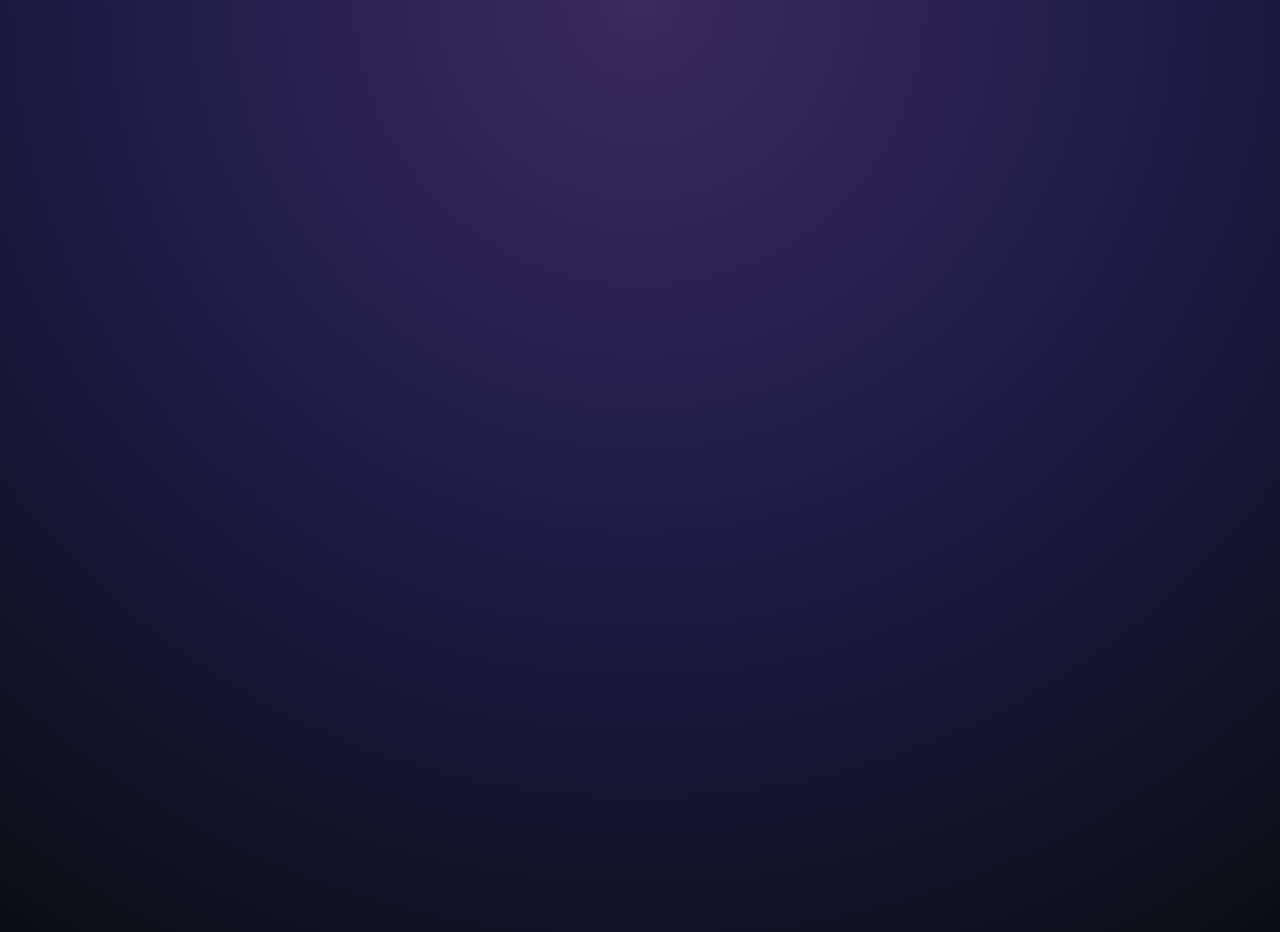
==== guide.html @ 2dbf4faa "Add files via upload" ====
<!doctype html>
<html lang="en">
<head>
<meta charset="utf-8">
<meta name="viewport" content="width=device-width,initial-scale=1">
<title>How to Play · Zombyss</title>
<meta name="description" content="How to play Zombyss: controls, the round timeline, the escape portal, heroes, items, points, ranks, missions and tournaments.">
<link rel="preconnect" href="https://fonts.googleapis.com">
<link rel="preconnect" href="https://fonts.gstatic.com" crossorigin>
<link href="https://fonts.googleapis.com/css2?family=Bebas+Neue&family=Barlow:wght@400;600;700;800&display=swap" rel="stylesheet">
<link rel="stylesheet" href="css/game.88109a6754.css">
<link rel="icon" href="assets/web/icon-192.png">
<style>html,body{height:auto;overflow:auto}body{margin:0;padding:16px;background:radial-gradient(circle at 50% 0,#3a2a5e,#1d1a45 50%,#0b0d14);min-height:100vh;touch-action:auto}.guide{margin:0 auto}.ghead{top:0}a.btn{text-decoration:none;display:inline-block}</style>
</head>
<body>

</body>
</html>
---- css/game.88109a6754.css ----
:root{--ink:#f4f6fb;--mute:#a8b0c4;--panel:rgba(14,18,28,.82);--line:rgba(255,255,255,.14);--hazard:#ffc531;--blood:#ff4054;--toxic:#8ee04e;--zone:#4fc3ff;--display:"Bebas Neue","Impact","Arial Narrow",sans-serif;--ui:"Barlow","Segoe UI",system-ui,sans-serif;--sat:env(safe-area-inset-top,0px);--sab:env(safe-area-inset-bottom,0px);--gl:max(16px, env(safe-area-inset-left,0px));--gr:max(16px, env(safe-area-inset-right,0px));color-scheme:dark;}[hidden]{display:none!important}html,body{height:100%}body{background:#2a2350;color:var(--ink);font-family:var(--ui);overflow:hidden;touch-action:none;-webkit-user-select:none;user-select:none;padding-left:max(16px, env(safe-area-inset-left,0px));padding-right:max(16px, env(safe-area-inset-right,0px));}canvas#cv{position:fixed;inset:0;display:block;width:100%;height:100%}#tags{position:fixed;inset:0;pointer-events:none;z-index:3;overflow:hidden}.tag{position:absolute;left:0;top:0;transform:translate(-50%,-100%);display:flex;flex-direction:column;align-items:center;gap:2px;white-space:nowrap;will-change:transform}.tag b{font-size:13px;font-weight:800;text-shadow:0 1px 2px #000,0 0 6px rgba(0,0,0,.8)}.tag .hp{display:flex;gap:2px}.tag .hp i{width:9px;height:5px;border-radius:1px;background:#3ad46a;box-shadow:0 0 0 1px rgba(0,0,0,.6)}.tag .hp i.off{background:rgba(0,0,0,.45)}.tag .hp i.ar{background:#9fd8ff}.tag.inf b{color:var(--toxic)}.tag.bty b{color:#ffd34d;font-size:15px;text-shadow:0 0 8px rgba(255,200,40,.8),0 1px 2px #000}.tag.t0 b{color:#7cc4ff}.tag.t1 b{color:#ff8a8a}.tag.t2 b{color:#ffe27a}.tag.t3 b{color:#8ef0a0}.tag.t4 b{color:#d9a8ff}.tag.t5 b{color:#ffc07a}.tag.t6 b{color:#7ff0e6}.tag.t7 b{color:#ffa8e6}.tag.t8 b{color:#c8f27a}.tag.t9 b{color:#c3cad8}.tag.me b{color:var(--hazard)}.tag.zn b{font-size:12px;background:rgba(20,30,10,.7);padding:1px 6px;border-radius:4px;border:1px solid rgba(142,224,78,.45)}.tag.me b{color:var(--hazard)}.dmg{position:absolute;left:0;top:0;font-family:var(--display);font-size:28px;color:var(--blood);text-shadow:0 2px 0 #000;pointer-events:none;transition:none}.hud{position:fixed;z-index:5;pointer-events:none}.card{background:var(--panel);border:1px solid var(--line);border-radius:10px;backdrop-filter:blur(8px)}.lbl{font-size:11px;letter-spacing:.14em;text-transform:uppercase;color:var(--mute);font-weight:700}.num{font-variant-numeric:tabular-nums}#me{bottom:calc(16px + var(--sab));left:var(--gl);padding:10px 14px;display:flex;gap:12px;align-items:center;min-width:220px}#me .port{width:46px;height:46px;border-radius:8px;display:grid;place-items:center;font-family:var(--display);font-size:26px;background:rgba(255,255,255,.08)}#me .nm{font-family:var(--display);font-size:24px;line-height:1;letter-spacing:.04em}#hearts{display:flex;gap:4px;margin-top:4px}#hearts i{width:16px;height:14px;background:var(--blood);clip-path:path('M8 14 1.5 7.5A3.6 3.6 0 0 1 8 2.8 3.6 3.6 0 0 1 14.5 7.5Z')}#hearts i.off{background:rgba(255,255,255,.15)}#hearts i.ar{background:#9fd8ff}#stam{height:5px;border-radius:3px;background:rgba(255,255,255,.12);margin-top:6px;overflow:hidden;width:150px}#stam i{display:block;height:100%;width:100%;background:var(--hazard)}#me.zombie{border-color:rgba(142,224,78,.5)}#me.zombie .nm{color:var(--toxic)}.zsub{font-size:12px;font-weight:700;color:var(--toxic);margin-top:3px}#top{top:calc(12px + var(--sat));left:50%;transform:translateX(-50%);display:flex;gap:8px}#top .card{padding:6px 14px;text-align:center;min-width:92px}#top b{display:block;font-family:var(--display);font-size:28px;line-height:1;letter-spacing:.04em}#tZone b{color:var(--blood)}#tScore b{color:var(--hazard)}#tKing b{color:#ff8a5c}#tKing.up b{color:var(--blood)}#parrow{left:0;top:0;width:54px;height:54px;margin:-27px 0 0 -27px;display:grid;place-items:center;will-change:transform}#parrow i{position:absolute;inset:0;background:radial-gradient(circle,#bfe8ff 0 30%,rgba(120,200,255,.25) 31% 60%,transparent 61%);border-radius:50%;animation:pulse2 1s ease-in-out infinite}#parrow i:after{content:"";position:absolute;left:50%;top:-12px;margin-left:-9px;border:9px solid transparent;border-bottom:14px solid #9fe8ff;border-top:0}#parrow span{position:relative;font-family:var(--display);font-size:15px;color:#0b1a2a}@keyframes pulse2{50%{opacity:.65}}#chanBar{left:50%;top:58%;transform:translateX(-50%);padding:8px 14px;display:flex;flex-direction:column;gap:6px;align-items:center;font-weight:800;color:#9fe8ff;min-width:180px}#chanBar i{display:block;width:100%;height:8px;border-radius:4px;background:rgba(255,255,255,.12);overflow:hidden}#chanBar i b{display:block;height:100%;width:0;background:#9fe8ff}.btn.possess{position:fixed;left:50%;bottom:calc(104px + var(--sab));transform:translateX(-50%);z-index:6;pointer-events:auto;background:linear-gradient(135deg,#6b0a10,#d0302a);color:#fff;box-shadow:0 6px 0 #400508;font-size:20px}#betBox{left:var(--gl);top:50%;transform:translateY(-50%);padding:10px;pointer-events:auto;display:flex;flex-direction:column;gap:6px;max-width:220px}#betList{display:flex;flex-direction:column;gap:4px;max-height:42vh;overflow-y:auto}#betList button{font:inherit;font-size:13px;font-weight:700;display:flex;align-items:center;gap:6px;padding:5px 8px;border-radius:8px;border:1px solid var(--line);background:rgba(255,255,255,.06);color:var(--ink);cursor:pointer;text-align:left}#betList button:hover,#betList button:focus-visible{border-color:var(--hazard);outline:none}.seg{display:flex;gap:6px;flex-wrap:wrap}.seg button{font:inherit;font-size:13px;font-weight:800;padding:7px 10px;border-radius:8px;border:1px solid var(--line);background:rgba(255,255,255,.06);color:var(--ink);cursor:pointer;flex:1;min-width:0}.seg button[aria-checked="true"]{border-color:var(--hazard);background:rgba(255,197,49,.16);color:var(--hazard)}.seg button[disabled]{opacity:.55;cursor:default}.seg button.tcol{border-width:2px}#tZom b{color:var(--toxic)}#side{top:calc(12px + var(--sat));right:var(--gr);display:flex;flex-direction:column;gap:8px;align-items:flex-end}#mini{width:180px;height:180px;border-radius:50%;border:1px solid var(--line);display:block;background:#1b2230;pointer-events:auto;cursor:zoom-in;box-shadow:0 6px 20px rgba(0,0,0,.4);transition:width .2s,height .2s}#mini.big{width:min(360px,72vw);height:min(360px,72vw);border-radius:14px;cursor:zoom-out}#roster{padding:8px 10px;min-width:170px;max-width:220px;display:flex;flex-direction:column;gap:3px;font-size:13px}.prow{display:flex;align-items:center;gap:6px;min-width:0}.prow .n{flex:1;min-width:0;overflow:hidden;text-overflow:ellipsis;white-space:nowrap}.prow.dead .n{color:var(--toxic)}.hico{width:20px;height:20px;border-radius:5px;display:grid;place-items:center;font-family:var(--display);font-size:14px;flex:none;color:#fff}.bt{font-size:10px;letter-spacing:.08em;color:var(--mute);border:1px solid var(--line);border-radius:3px;padding:0 4px;flex:none}#feed{top:calc(12px + var(--sat));left:var(--gl);display:flex;flex-direction:column;gap:4px;font-size:14px;max-width:min(320px,44vw)}#feed div{background:var(--panel);border-left:3px solid var(--toxic);padding:5px 9px;border-radius:4px;animation:fin .25s}#feed div.good{border-left-color:var(--zone)}@keyframes fin{from{opacity:0;transform:translateX(-8px)}}#skills{bottom:calc(16px + var(--sab));right:var(--gr);display:flex;flex-direction:column;gap:8px;pointer-events:auto;align-items:flex-end}.skrow{display:flex;gap:10px;align-items:flex-end}#skI.has{border-color:#c58bff;box-shadow:0 0 18px rgba(197,139,255,.55);animation:pulse 1.2s ease-in-out infinite}#skI .ic,#skM .ic{font-family:var(--ui);font-size:24px}@keyframes pulse{50%{box-shadow:0 0 4px rgba(197,139,255,.3)}}#emotes{bottom:calc(170px + var(--sab));right:var(--gr);pointer-events:auto;display:grid;grid-template-columns:repeat(4,56px);gap:6px;padding:8px;background:var(--panel);border:1px solid var(--line);border-radius:14px;backdrop-filter:blur(8px)}#emotes button{font:inherit;width:56px;height:56px;border-radius:12px;border:1px solid var(--line);background:rgba(255,255,255,.06);color:var(--ink);cursor:pointer;display:flex;flex-direction:column;align-items:center;justify-content:center;gap:1px;padding:0}#emotes button b{font-size:24px;line-height:1}#emotes button span{font-size:9px;font-weight:800;letter-spacing:.04em;color:var(--mute);white-space:nowrap}#emotes button:hover,#emotes button:focus-visible{border-color:var(--hazard);outline:none}.tag .bub{position:relative;margin-bottom:4px;background:#fff;color:#141820;font-weight:800;font-size:14px;padding:3px 9px;border-radius:12px;box-shadow:0 3px 10px rgba(0,0,0,.35);animation:bub .25s ease-out}.tag .bub:after{content:"";position:absolute;left:50%;bottom:-6px;margin-left:-6px;border:6px solid transparent;border-top-color:#fff;border-bottom:0}.tag .bub i{font-style:normal;font-size:20px;vertical-align:-3px}@keyframes bub{from{transform:scale(.4);opacity:0}}.tag.boss b{color:#ff4a3a;font-size:16px;letter-spacing:.06em}.sk{position:relative;width:74px;height:74px;border-radius:14px;background:var(--panel);border:2px solid var(--line);display:grid;place-items:center;cursor:pointer;color:var(--ink);font:inherit;padding:0;overflow:hidden;touch-action:none}.sk .ic{font-family:var(--display);font-size:30px;line-height:1}.sk .key{position:absolute;top:4px;left:7px;font-size:11px;color:var(--mute);font-weight:800}.sk .nm{position:absolute;bottom:4px;left:0;right:0;text-align:center;font-size:10px;letter-spacing:.06em;text-transform:uppercase;color:var(--mute);font-weight:700}.sk .cd{position:absolute;inset:0;background:conic-gradient(rgba(4,6,10,.78) calc(var(--p,0)*1turn),transparent 0);pointer-events:none}.sk .cs{position:absolute;inset:0;display:grid;place-items:center;font-family:var(--display);font-size:30px;pointer-events:none}.sk.ready{border-color:var(--hazard);box-shadow:0 0 16px rgba(255,197,49,.35)}.sk.small{width:58px;height:58px}.sk:focus-visible{outline:2px solid var(--zone);outline-offset:2px}.sk:active{transform:scale(.94)}#banner{position:fixed;inset:0;z-index:6;display:grid;place-items:center;pointer-events:none;text-align:center}#banner .big{font-family:var(--display);font-size:clamp(56px,13vw,140px);line-height:.9;color:#fff;text-shadow:0 4px 0 rgba(0,0,0,.5),0 0 40px rgba(0,0,0,.35)}#banner .big.red{color:var(--blood)}#banner .big.green{color:var(--toxic)}#banner .big.gold{color:var(--hazard)}#banner .sub{margin-top:8px;font-size:clamp(15px,3.6vw,22px);font-weight:700;text-shadow:0 2px 6px #000}#vig{position:fixed;inset:0;z-index:2;pointer-events:none;box-shadow:inset 0 0 160px 40px rgba(120,60,255,.55);opacity:0;transition:opacity .4s}#flash{position:fixed;inset:0;z-index:2;pointer-events:none;background:#e8eeff;opacity:0}#hurt{position:fixed;inset:0;z-index:2;pointer-events:none;box-shadow:inset 0 0 140px 50px rgba(255,30,50,.7);opacity:0}#specchip{bottom:calc(110px + var(--sab));left:50%;transform:translateX(-50%);padding:6px 14px;font-size:14px;color:var(--hazard)}.screen{position:fixed;inset:0;z-index:10;overflow-y:auto;padding:calc(16px + var(--sat)) var(--gr) calc(16px + var(--sab)) var(--gl);display:grid;place-items:center}.panel{width:min(480px,100%);padding:22px;display:flex;flex-direction:column;gap:14px;background:rgba(12,16,26,.88);border:1px solid var(--line);border-radius:14px;backdrop-filter:blur(10px)}.logo{margin:0;text-align:center;line-height:0}.logo img{display:block;width:min(400px,100%);height:auto;margin:0 auto;filter:drop-shadow(0 10px 18px rgba(0,0,0,.5))}.logo small{display:block;font-family:var(--ui);font-size:13px;font-weight:800;letter-spacing:.4em;color:var(--hazard);text-shadow:none;margin-top:8px}.field{display:flex;flex-direction:column;gap:6px}.field input[type=text],.field input[type=email],.field input[type=password]{font:inherit;font-size:16px;background:rgba(255,255,255,.06);color:var(--ink);border:1px solid var(--line);border-radius:8px;padding:10px 12px;outline:none;-webkit-user-select:text;user-select:text;min-width:0}.field input[type=text]:focus,.field input[type=email]:focus,.field input[type=password]:focus{border-color:var(--hazard)}.field input[type=range]{accent-color:var(--hazard);width:100%}.btn{font:inherit;font-family:var(--display);font-size:24px;letter-spacing:.06em;padding:10px 16px;border-radius:10px;border:0;cursor:pointer;background:var(--hazard);color:#1a1405;box-shadow:0 6px 0 #a87a00}.btn:hover{filter:brightness(1.07)}.btn:active{transform:translateY(3px);box-shadow:0 3px 0 #a87a00}.btn:focus-visible{outline:2px solid #fff;outline-offset:3px}.btn.go{background:var(--toxic);box-shadow:0 6px 0 #4f8a22}.btn.ghost{background:transparent;border:1px solid var(--line);color:var(--mute);box-shadow:none;font-family:var(--ui);font-size:14px;font-weight:700;padding:9px 12px}.btn[disabled]{opacity:.45;cursor:default;filter:none}.chip{display:inline-flex;align-items:center;gap:6px;font-size:13px;color:var(--mute)}.chip i{width:8px;height:8px;border-radius:50%;background:var(--mute);flex:none}.chip.on i{background:var(--toxic);box-shadow:0 0 8px var(--toxic)}.chip.off i{background:var(--hazard)}.muted{color:var(--mute);font-size:14px;line-height:1.45}.row2{display:flex;gap:8px;align-items:stretch}.row2 > input{flex:1}.rank{display:flex;align-items:center;gap:12px;padding:10px 12px;border-radius:10px;background:rgba(255,255,255,.05);border:1px solid var(--line)}.rank .badge{width:40px;height:44px;flex:none}.rank .rt{flex:1;min-width:0}.rank .rt b{font-family:var(--display);font-size:24px;letter-spacing:.04em;line-height:1;display:block}.rank .xb{height:6px;border-radius:3px;background:rgba(255,255,255,.1);overflow:hidden;margin-top:5px}.rank .xb i{display:block;height:100%;background:var(--hazard)}.keys{display:grid;grid-template-columns:auto 1fr;gap:4px 12px;font-size:13px;color:var(--mute)}.keys kbd{font:inherit;font-weight:800;color:var(--ink);background:rgba(255,255,255,.08);border:1px solid var(--line);border-radius:4px;padding:0 6px;text-align:center}#lobby{place-items:end center}.lob{width:min(1080px,100%);display:grid;grid-template-columns:minmax(0,1fr) minmax(0,330px);gap:14px;align-items:end}.mpanel{width:min(520px,100%);gap:12px}.pick,.lpick{display:flex;flex-direction:column;gap:8px}.lpick{background:rgba(12,16,26,.86);border:1px solid var(--line);border-radius:14px;padding:14px;backdrop-filter:blur(10px)}.pickhd{display:flex;justify-content:space-between;align-items:baseline;gap:8px}.hgrid{display:grid;grid-template-columns:repeat(4,minmax(0,1fr));gap:8px}.hbtn{position:relative;font:inherit;color:var(--ink);cursor:pointer;padding:0;border:2px solid var(--line);border-radius:12px;background:#151a26;overflow:hidden;aspect-ratio:1/1.12;display:block;min-width:0;transition:transform .12s,border-color .12s}.hbtn img{display:block;width:100%;height:100%;object-fit:cover}.hbtn .hn{position:absolute;left:0;right:0;bottom:0;padding:14px 3px 4px;font-family:var(--display);font-size:clamp(13px,3.6vw,18px);letter-spacing:.04em;text-align:center;background:linear-gradient(transparent,rgba(5,7,12,.92));white-space:nowrap;overflow:hidden;text-overflow:ellipsis}.hbtn .hp4{position:absolute;top:4px;right:5px;font-size:10px;font-weight:800;color:#fff;background:rgba(0,0,0,.55);border-radius:4px;padding:0 4px}.hbtn[aria-checked="true"]{border-color:var(--hc,var(--hazard));box-shadow:0 0 0 3px color-mix(in srgb,var(--hc,#ffc531) 35%,transparent),0 0 22px color-mix(in srgb,var(--hc,#ffc531) 45%,transparent);transform:translateY(-2px)}.hbtn:focus-visible{outline:2px solid #fff;outline-offset:2px}.hsel{display:grid;grid-template-columns:auto 1fr;gap:4px 12px;align-items:center;padding:10px 12px;border-radius:10px;background:rgba(255,255,255,.05);border:1px solid var(--line)}.hsel h3{margin:0;font-family:var(--display);font-size:30px;line-height:.9;letter-spacing:.03em}.hsel .cls{font-size:11px;letter-spacing:.14em;text-transform:uppercase;color:var(--mute);font-weight:800}.hsel .sks{grid-column:1/-1;display:grid;grid-template-columns:1fr 1fr;gap:8px}.hsel .skb{display:flex;gap:8px;align-items:flex-start;font-size:12.5px;line-height:1.35;color:#d7dcea}.hsel .skb i{font-style:normal;flex:none;width:30px;height:30px;border-radius:8px;display:grid;place-items:center;font-family:var(--display);font-size:18px;background:rgba(255,255,255,.08);border:1px solid var(--line)}.hsel .skb b{display:block;color:#fff;font-size:13px}.hsel .stats{display:flex;flex-direction:column;gap:3px;min-width:0}.stat{display:grid;grid-template-columns:62px 1fr;gap:6px;align-items:center;font-size:11px;color:var(--mute);font-weight:700}.stat span{height:5px;border-radius:3px;background:rgba(255,255,255,.1);overflow:hidden}.stat span i{display:block;height:100%;background:var(--hazard)}.cosrow{display:grid;grid-template-columns:repeat(4,minmax(0,1fr));gap:6px}.cos{font:inherit;cursor:pointer;display:flex;flex-direction:column;align-items:center;gap:2px;padding:7px 4px;border-radius:10px;border:1px solid var(--line);background:rgba(255,255,255,.05);color:var(--ink);min-width:0}.cos b{font-size:20px;line-height:1}.cos span{font-size:10.5px;font-weight:800;letter-spacing:.04em;white-space:nowrap;overflow:hidden;text-overflow:ellipsis;max-width:100%}.cos small{font-size:9.5px;color:var(--mute);font-weight:700}.cos[aria-pressed="true"]{border-color:var(--hazard);background:rgba(255,197,49,.12)}.cos[disabled]{opacity:.45;cursor:default}.cos:focus-visible{outline:2px solid #fff;outline-offset:2px}.btn.daily{background:linear-gradient(135deg,#6b1220,#b3202f);color:#fff;box-shadow:0 6px 0 #4a0a14;display:flex;flex-direction:column;align-items:center;gap:2px;font-size:24px}.btn.daily small{font-family:var(--ui);font-size:12px;font-weight:700;letter-spacing:.02em;opacity:.85}.board summary{cursor:pointer;color:var(--mute);font-size:13px;font-weight:700;letter-spacing:.06em}.board[open] summary{margin-bottom:8px}.board .prow .t{margin-left:auto;font-variant-numeric:tabular-nums;color:var(--hazard);font-weight:800}#opts{place-items:start center;grid-template-columns:minmax(0,1fr);z-index:21;background:rgba(8,9,16,.72)}.opts{max-width:560px}.orow{display:flex;align-items:center;gap:12px;padding:8px 0;border-bottom:1px solid var(--line);cursor:pointer}.orow span{flex:1}.orow input[type=range]{width:160px;accent-color:var(--hazard)}.orow input[type=checkbox]{width:20px;height:20px;accent-color:var(--hazard)}.orow select{font:inherit;background:#1a1d2a;color:var(--ink);border:1px solid var(--line);border-radius:8px;padding:6px 8px}.okeys{display:grid;grid-template-columns:repeat(auto-fill,minmax(150px,1fr));gap:8px;margin-bottom:10px}.okeys button{display:flex;justify-content:space-between;align-items:center;gap:8px;font:inherit;font-size:14px;background:rgba(255,255,255,.05);color:var(--ink);border:1px solid var(--line);border-radius:8px;padding:8px 10px;cursor:pointer}.okeys button kbd{font:inherit;font-weight:800;color:var(--hazard)}.okeys button.wait{border-color:var(--hazard)}.okeys button.wait kbd{color:#fff}#top .optbtn{font-size:22px;cursor:pointer;color:var(--ink);pointer-events:auto;min-width:46px;display:grid;place-items:center}@media (pointer:coarse){#oKeysSec{display:none}}#guide{place-items:start center;grid-template-columns:minmax(0,1fr);z-index:20;background:rgba(8,9,16,.72)}.guide{width:min(860px,100%);background:rgba(14,16,26,.97);border:1px solid var(--line);border-radius:16px;padding:22px clamp(16px,4vw,32px) 28px;display:flex;flex-direction:column;gap:18px;font-size:15px;line-height:1.55;-webkit-user-select:text;user-select:text}.ghead{display:flex;justify-content:space-between;align-items:center;gap:12px;position:sticky;top:-22px;background:rgba(14,16,26,.98);padding:8px 0;z-index:2}.guide h1{margin:2px 0 0;font-family:var(--display);font-size:clamp(40px,8vw,58px);line-height:.9;letter-spacing:.03em}.guide h2{margin:0 0 8px;font-family:var(--display);font-size:30px;letter-spacing:.04em;color:var(--hazard);line-height:1}.guide section{scroll-margin-top:70px}.guide p{margin:6px 0}.guide ul,.guide ol{margin:6px 0;padding-left:20px}.guide li{margin:4px 0}.guide em{font-style:normal;color:#fff;font-weight:800}.gnav{display:flex;flex-wrap:wrap;gap:6px}.gnav a{font-size:12.5px;font-weight:800;color:var(--ink);text-decoration:none;padding:5px 10px;border-radius:999px;background:rgba(255,255,255,.07);border:1px solid var(--line)}.gnav a:hover{border-color:var(--hazard)}.gcards{display:grid;grid-template-columns:repeat(auto-fit,minmax(200px,1fr));gap:8px;margin:8px 0}.gcards.g3{grid-template-columns:repeat(auto-fit,minmax(160px,1fr))}.gcard{display:flex;flex-direction:column;gap:3px;padding:10px 12px;border-radius:10px;background:rgba(255,255,255,.05);border:1px solid var(--line);font-size:13.5px;color:#d7dcea}.gcard b{color:#fff;font-size:15px}.gtable{width:100%;border-collapse:collapse;font-size:14px}.gtable th,.gtable td{text-align:left;padding:7px 8px;border-bottom:1px solid var(--line);vertical-align:top}.gtable th{font-size:11px;letter-spacing:.12em;text-transform:uppercase;color:var(--mute)}.gpts td:last-child{white-space:nowrap}.guide{min-width:0;overflow-wrap:break-word}.gtable td{overflow-wrap:anywhere}@media (max-width:560px){.guide{padding:16px 14px 22px;font-size:14px}.gtable{font-size:13px}.gtable th,.gtable td{padding:6px 4px}.ghead{top:-16px}}.guide kbd{font:inherit;font-size:12.5px;font-weight:800;background:rgba(255,255,255,.1);border:1px solid var(--line);border-radius:4px;padding:0 6px}.gtime{list-style:none;padding:0!important;display:flex;flex-direction:column;gap:6px}.gtime li{display:grid;grid-template-columns:54px 1fr;gap:10px;align-items:start;margin:0}.gtime b{font-family:var(--display);font-size:24px;color:var(--hazard);line-height:1.1}.gheroes{display:grid;grid-template-columns:repeat(auto-fit,minmax(240px,1fr));gap:8px}.ghero{display:grid;grid-template-columns:52px 1fr;gap:10px;padding:10px;border-radius:12px;background:rgba(255,255,255,.05);border:1px solid var(--line);font-size:13px;color:#d7dcea}.ghero img,.ghero .ph{width:52px;height:52px;border-radius:10px;object-fit:cover;display:grid;place-items:center;font-family:var(--display);font-size:28px;color:#fff}.ghero h3{margin:0;font-family:var(--display);font-size:22px;letter-spacing:.03em;line-height:1}.ghero .cl{font-size:11px;color:var(--mute);font-weight:800;letter-spacing:.08em;text-transform:uppercase}.ghero p{margin:4px 0 0}.ghero p b{color:#fff}.granks{display:flex;flex-wrap:wrap;gap:6px;margin:8px 0}.granks span{font-size:13px;font-weight:800;padding:4px 10px;border-radius:999px;border:1px solid currentColor}.btn.danger{background:var(--blood);color:#fff;box-shadow:0 6px 0 #8a1322}.mlinks{display:flex;gap:14px;flex-wrap:wrap;font-size:13px}.mlinks a{color:var(--mute);text-decoration:none}.mlinks a:hover{color:var(--ink);text-decoration:underline}#offline{z-index:25;background:rgba(8,9,16,.8)}body.cine.notags #tags{display:none}body.cine #top,body.cine #side,body.cine #me,body.cine #skills,body.cine #feed,body.cine #specchip,body.cine #parrow,body.cine #chanBar,body.cine #betBox,body.cine #bPossess,body.cine #banner,body.cine #joy{display:none!important}.linkbtn{font:inherit;font-size:13px;color:var(--mute);background:none;border:0;padding:0;cursor:pointer;text-decoration:underline;align-self:flex-start}.linkbtn:hover{color:var(--ink)}.gfoot{display:flex;justify-content:center}.howbtn{font-size:15px}.mis{display:flex;flex-direction:column;gap:3px;padding:7px 9px;border-radius:8px;background:rgba(255,255,255,.05);margin-bottom:5px}.mis .mt{display:flex;justify-content:space-between;gap:8px;font-size:13px;font-weight:700}.mis .mt b{color:var(--hazard);font-size:12px;white-space:nowrap}.mis .mb{height:5px;border-radius:3px;background:rgba(255,255,255,.1);overflow:hidden}.mis .mb i{display:block;height:100%;background:var(--toxic)}.mis.done{opacity:.6}.mis.done .mt span:after{content:" ✓";color:var(--toxic)}.mhd{font-size:11px;letter-spacing:.12em;text-transform:uppercase;color:var(--mute);font-weight:800;margin:6px 0 4px}.tour{padding:12px;border-radius:12px;background:linear-gradient(135deg,rgba(255,197,49,.18),rgba(179,32,47,.25));border:1px solid rgba(255,197,49,.45);display:flex;flex-direction:column;gap:6px}.tour h4{margin:0;font-family:var(--display);font-size:26px;letter-spacing:.04em;line-height:1}.tour .pz{font-size:13px;line-height:1.4}.tour .pz b{color:var(--hazard)}.mast{grid-column:1/-1;display:flex;flex-direction:column;gap:3px;font-size:12px;color:var(--mute);font-weight:700}.mast .mb{height:5px;border-radius:3px;background:rgba(255,255,255,.1);overflow:hidden}.mast .mb i{display:block;height:100%;background:var(--hazard)}.hbtn .lv{position:absolute;top:4px;left:5px;font-size:10px;font-weight:800;color:#1a1405;background:var(--hazard);border-radius:4px;padding:0 4px}.acct{display:flex;align-items:center;gap:8px;flex-wrap:wrap;font-size:14px}.acct b{color:var(--hazard)}.invite{display:flex;flex-direction:column;gap:6px;align-items:stretch}.bigcode{font-family:var(--display);font-size:clamp(34px,8vw,46px);letter-spacing:.08em;line-height:1;color:#fff;text-align:center;padding:8px;border-radius:10px;background:rgba(255,255,255,.06);border:1px dashed rgba(255,255,255,.25);-webkit-user-select:all;user-select:all}.ibtns{display:flex;gap:6px;flex-wrap:wrap}.ibtns .btn{flex:1;font-size:16px;padding:9px 10px;min-width:0}.btn.wa{background:#25d366;color:#05210f;box-shadow:0 5px 0 #128c4a;font-family:var(--ui);font-weight:800}.rpanel{width:min(980px,100%);display:grid;grid-template-columns:minmax(0,1fr) minmax(0,340px);gap:18px;align-items:start}.rleft{display:flex;flex-direction:column;gap:12px;min-width:0}.rright{display:flex;flex-direction:column;gap:8px}#rCard{width:100%;border-radius:12px;border:1px solid var(--line);box-shadow:0 10px 30px rgba(0,0,0,.5);display:block}@media (max-width:760px){.rpanel{grid-template-columns:1fr}.rright{order:-1}#rCard{max-height:42vh;object-fit:contain}}.frow{display:grid;grid-template-columns:minmax(0,1fr) minmax(0,1fr);gap:8px}.frow .field{min-width:0}.btn.play{font-size:32px;padding:12px 16px}.qrow{display:grid;grid-template-columns:minmax(0,1fr) minmax(0,1fr);gap:10px}.qb{display:flex;flex-direction:column;align-items:center;gap:2px;padding:12px 6px;font-size:30px}.qb small{font-family:var(--ui);font-size:11.5px;font-weight:700;letter-spacing:0;opacity:.8}.qb.rk{background:linear-gradient(180deg,#b48cff,#7a4fe0);color:#fff;box-shadow:0 6px 0 #48279a}.custom summary{cursor:pointer;font-size:13px;font-weight:700;color:var(--mute)}.custom .crow{display:grid;grid-template-columns:minmax(0,1fr) auto;gap:8px;align-items:end;margin-top:8px}.custom .crow .btn{font-size:22px;padding:9px 16px}.qbar{display:flex;align-items:center;justify-content:space-between;gap:8px;padding:10px 12px;border-radius:10px;background:linear-gradient(135deg,rgba(255,197,49,.14),rgba(122,79,224,.2));border:1px solid rgba(255,197,49,.35);font-weight:800}.qbar .qt{font-family:var(--display);font-size:26px;letter-spacing:.04em;color:var(--hazard)}.qbar.rk{background:linear-gradient(135deg,rgba(180,140,255,.2),rgba(122,79,224,.28));border-color:rgba(180,140,255,.5)}.qbar.rk .qt{color:#cdb4ff}.qspin{width:14px;height:14px;border-radius:50%;border:2px solid currentColor;border-right-color:transparent;display:inline-block;animation:qs 1s linear infinite;vertical-align:-2px;margin-right:6px}@keyframes qs{to{transform:rotate(360deg)}}.how summary{cursor:pointer;color:var(--mute);font-size:13px;font-weight:700;letter-spacing:.06em}.how[open] summary{margin-bottom:8px}.lbtns{display:grid;grid-template-columns:1fr;gap:8px}.lbtns.two{grid-template-columns:1fr 1fr}.cn{font-size:10px;font-weight:800;letter-spacing:.06em;padding:2px 5px;border-radius:4px;flex:none}.cn.on{color:var(--toxic);background:rgba(142,224,78,.12)}.cn.off{color:var(--blood);background:rgba(255,64,84,.14)}.prow.gone{opacity:.7}.n2{flex:1;min-width:0;display:flex;flex-direction:column;gap:2px}.n2 .sub{display:flex;gap:5px;align-items:center;flex-wrap:wrap}.n2 .cn{padding:1px 4px}.mcols{display:flex;flex-direction:column;gap:12px}@media (min-width:861px){.mpanel{width:min(960px,100%);display:grid;grid-template-columns:minmax(0,380px) minmax(0,1fr);gap:18px;align-items:start}.mpanel .pick{grid-column:2;grid-row:1}.mpanel .mcols{grid-column:1;grid-row:1}#lobby .hgrid{grid-template-columns:repeat(8,minmax(0,1fr));gap:7px}#lobby .hbtn .hn{font-size:12.5px;letter-spacing:0;padding:12px 1px 3px}}img.hico{object-fit:cover;background:#1a1f2c;border:1px solid rgba(255,255,255,.25)}.lside{display:flex;flex-direction:column;gap:10px;background:rgba(12,16,26,.88);border:1px solid var(--line);border-radius:14px;padding:14px;backdrop-filter:blur(10px)}.plist{display:flex;flex-direction:column;gap:6px;max-height:30vh;overflow-y:auto}.plist .prow{padding:7px 9px;border-radius:8px;background:rgba(255,255,255,.05);font-size:14px}.kick{font:inherit;font-size:11px;font-weight:800;letter-spacing:.06em;color:#fff;background:rgba(255,64,84,.8);border:0;border-radius:4px;padding:3px 7px;cursor:pointer;flex:none}.kick:hover{background:var(--blood)}.kick:focus-visible{outline:2px solid #fff}.rdy{font-size:11px;font-weight:800;letter-spacing:.08em;padding:2px 6px;border-radius:4px;flex:0 0 auto;width:auto;align-self:center}.rdy.ry{background:rgba(142,224,78,.18);color:var(--toxic)}.rdy.rn{background:rgba(255,255,255,.08);color:var(--mute)}.res .prow .t{font-variant-numeric:tabular-nums;color:var(--mute)}.res .prow.win{background:rgba(255,197,49,.14);border:1px solid rgba(255,197,49,.4)}#joy{position:fixed;z-index:4;width:124px;height:124px;margin:-62px 0 0 -62px;border-radius:50%;border:2px solid rgba(255,255,255,.35);background:rgba(255,255,255,.06);pointer-events:none}#joy i{position:absolute;left:50%;top:50%;width:52px;height:52px;margin:-26px 0 0 -26px;border-radius:50%;background:rgba(255,255,255,.4)}#load{position:fixed;inset:0;z-index:30;display:grid;place-items:center;background:#0e131d;font-family:var(--display);font-size:34px;letter-spacing:.06em}#load small{display:block;font-family:var(--ui);font-size:14px;color:var(--mute);letter-spacing:0;text-align:center;margin-top:6px}@media (max-width:860px){.lob{grid-template-columns:1fr}#lobby{place-items:end center}.hsel .skb span{display:none}.hsel .stats{display:none}.hsel{grid-template-columns:1fr}}@media (max-width:860px){.mpanel .mcols{display:contents}.mpanel .logo{order:-2}.mpanel .pick{order:-1}}@media (max-width:1300px){#tZone{display:none}#top .card{min-width:78px;padding:6px 10px}}@media (max-width:1000px){#tZom{display:none}#top{left:var(--gl);transform:none}}@media (max-width:640px){#top .card{min-width:56px;padding:4px 7px}#top b{font-size:20px}#top .lbl{font-size:8.5px;letter-spacing:.08em}#top{top:calc(12px + var(--sat));left:var(--gl);transform:none;gap:5px;flex-wrap:wrap;max-width:calc(100vw - 136px - var(--gl) - 22px)}#feed{top:calc(116px + var(--sat))}#me .nm{display:none}#me{padding:7px 9px;gap:7px}#me .port{width:38px;height:38px}#stam{width:74px}#hearts i{width:13px;height:12px}#hearts{gap:3px}#emotes{grid-template-columns:repeat(4,52px);bottom:calc(150px + var(--sab))}#emotes button{width:52px;height:52px}.sk{width:62px;height:62px}.sk.small{width:50px;height:50px}#skills{gap:7px}#mini{width:136px;height:136px}#tZone{display:none}#tZom{display:none}#betBox{max-width:190px;top:calc(126px + var(--sat));transform:none}#betList{max-height:30vh}.hsel h3{font-size:24px}.hgrid{gap:6px}.panel{padding:16px}.logo img{width:min(300px,86%)}#roster{min-width:0;max-width:140px;font-size:11px;padding:5px 8px;pointer-events:auto;cursor:pointer}.hbtn .hn{letter-spacing:0;padding-left:1px;padding-right:1px}#me{min-width:0}#stam{width:74px}}@media (pointer:coarse) and (min-width:641px){.sk{width:70px;height:70px}}@media (prefers-reduced-motion:reduce){#feed div{animation:none}}
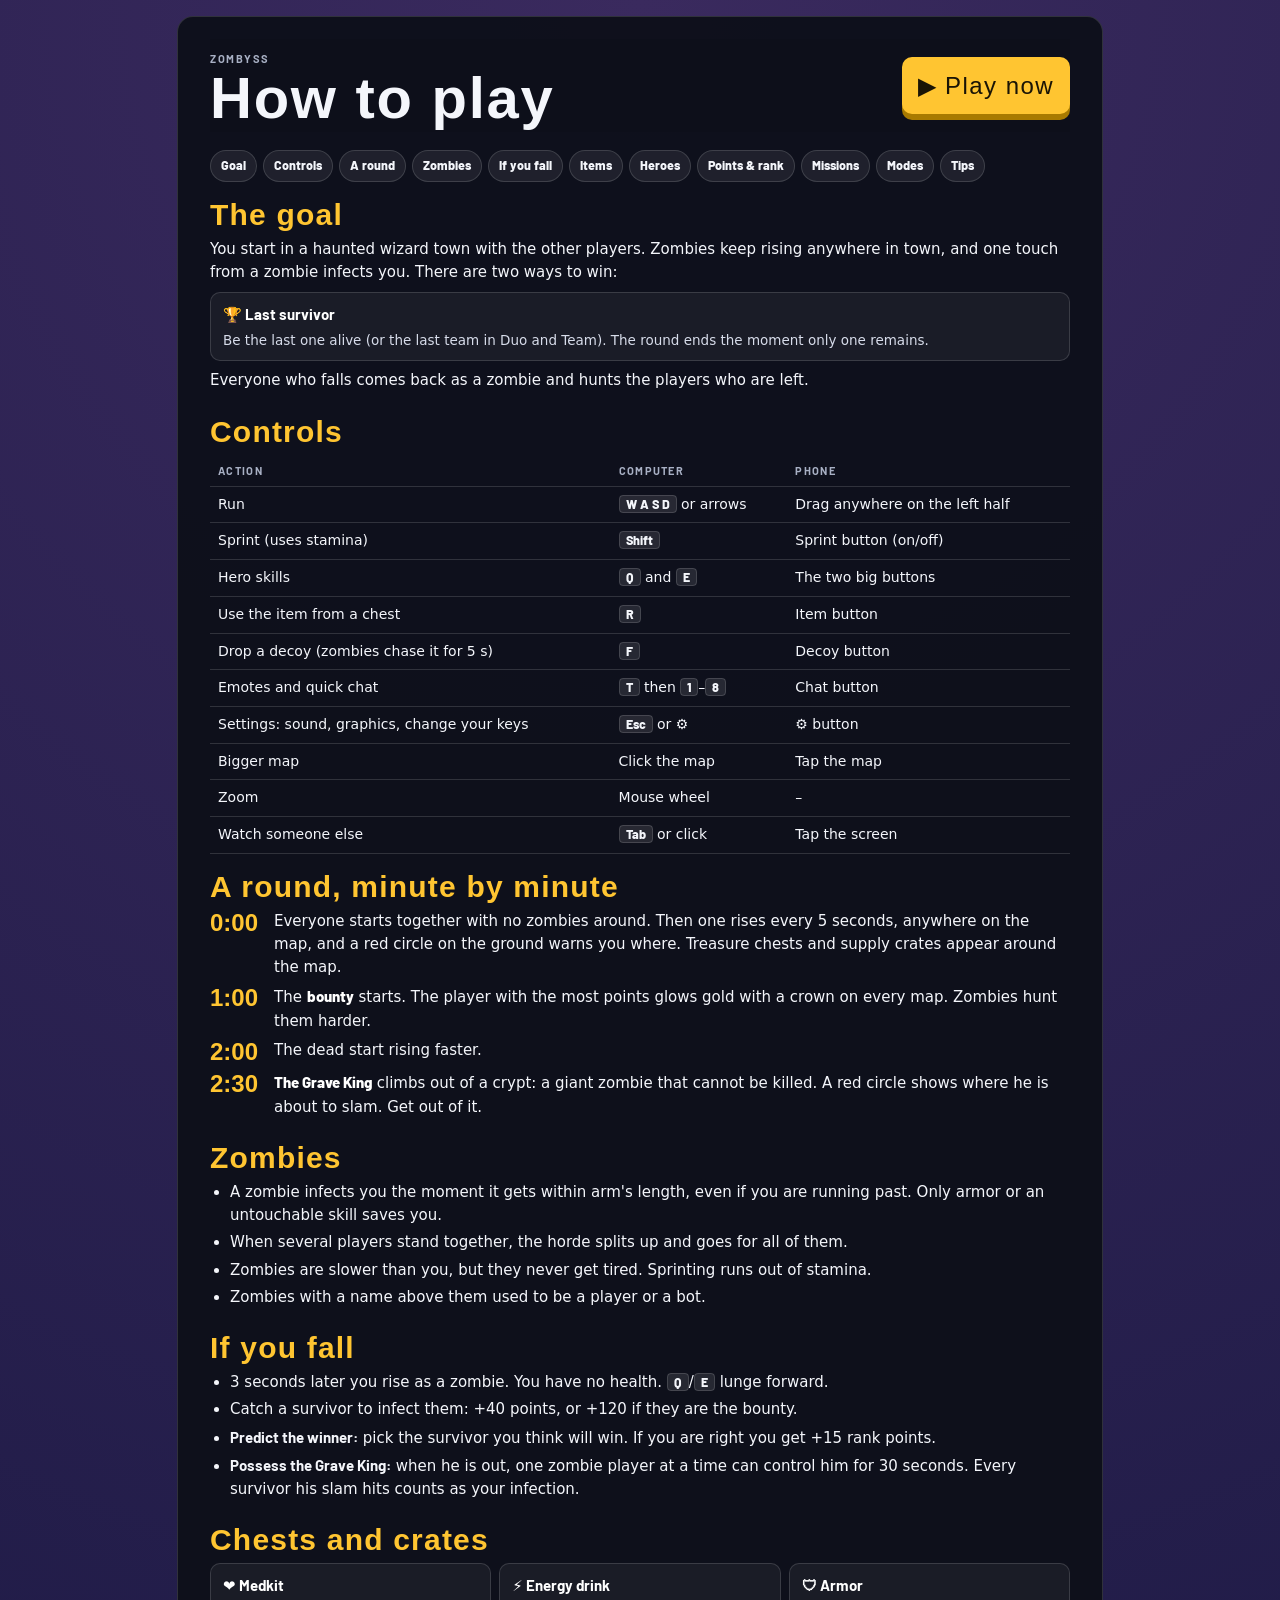
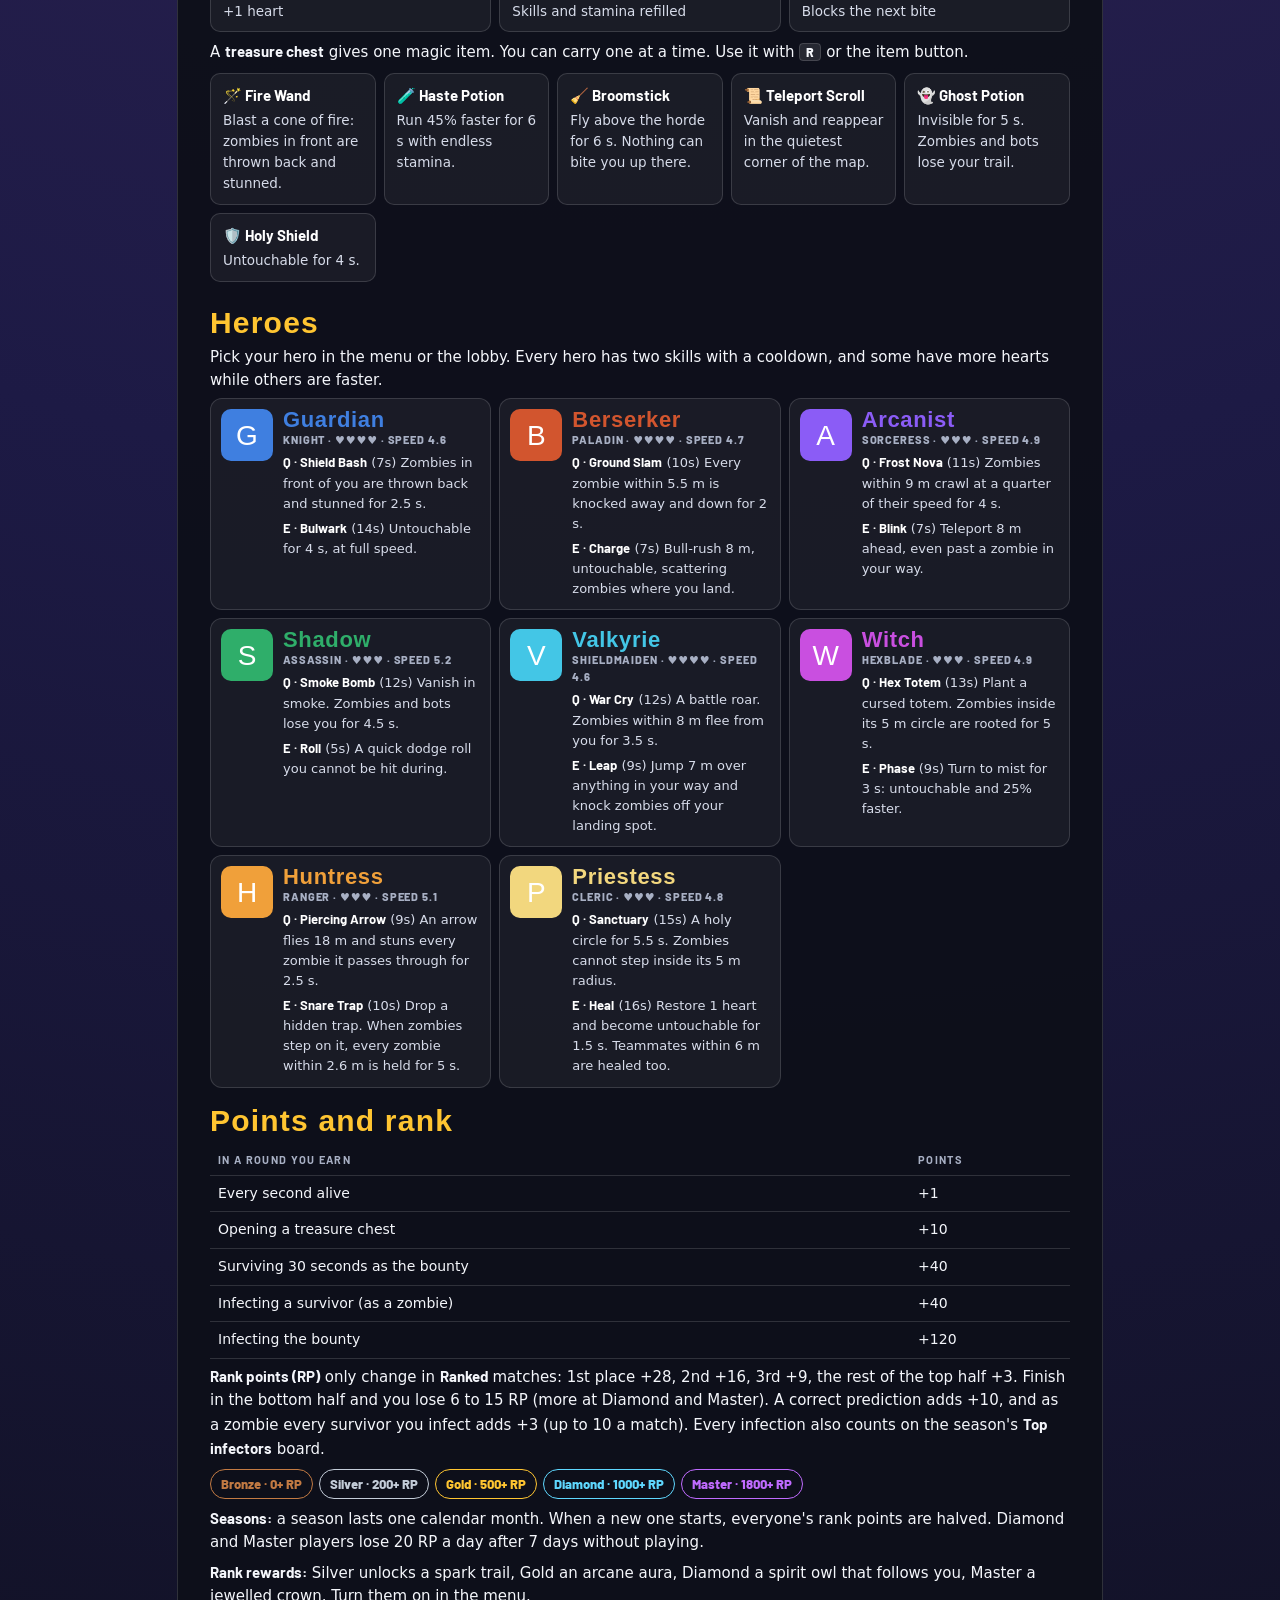
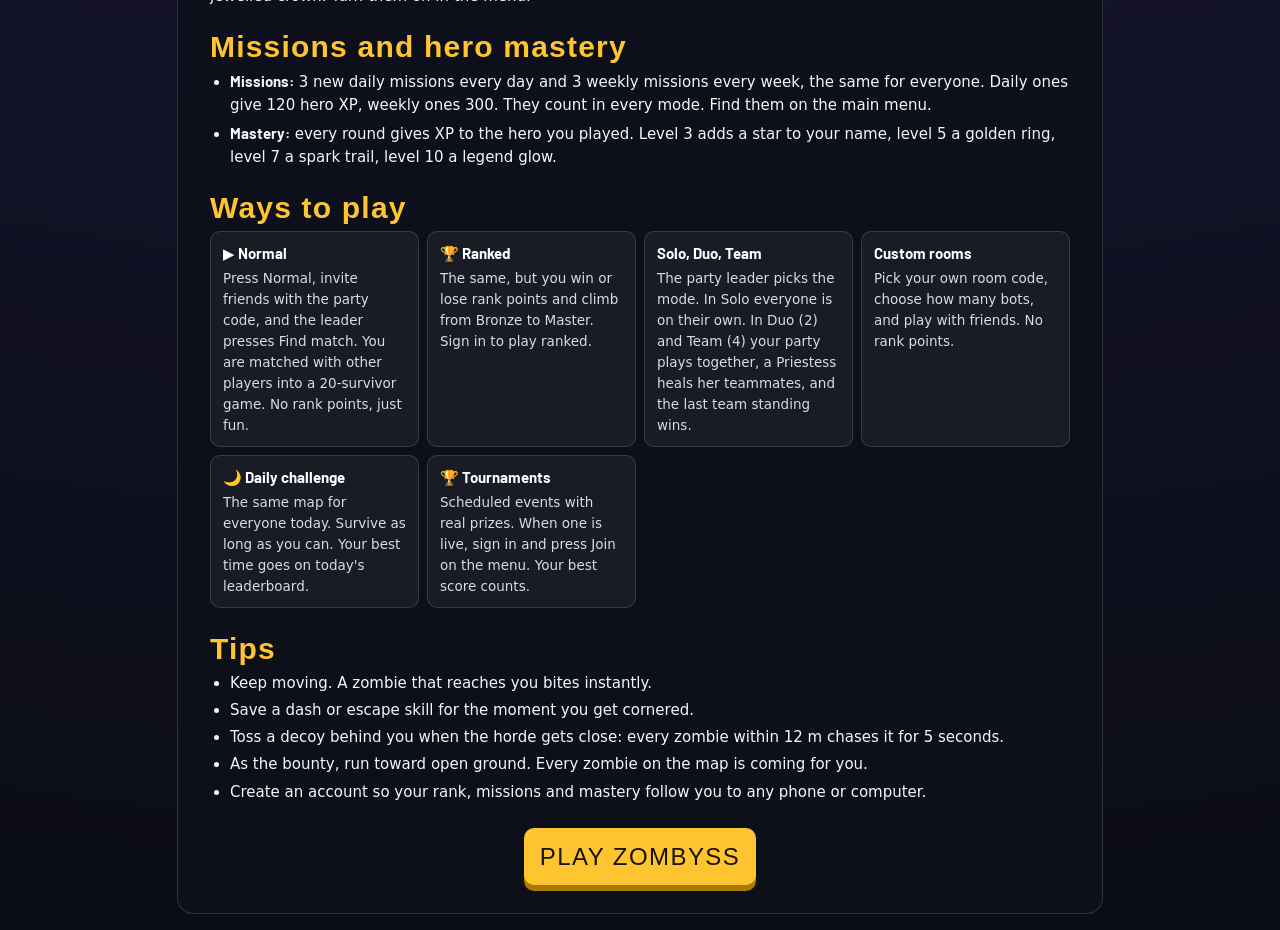
==== commit 2936d83e: "Add files via upload" ====
--- a/guide.html
+++ b/guide.html
@@ -8,11 +8,93 @@
 <link rel="preconnect" href="https://fonts.googleapis.com">
 <link rel="preconnect" href="https://fonts.gstatic.com" crossorigin>
 <link href="https://fonts.googleapis.com/css2?family=Bebas+Neue&family=Barlow:wght@400;600;700;800&display=swap" rel="stylesheet">
-<link rel="stylesheet" href="css/game.88109a6754.css">
+<link rel="stylesheet" href="css/game.49c7129b8f.css">
 <link rel="icon" href="assets/web/icon-192.png">
 <style>html,body{height:auto;overflow:auto}body{margin:0;padding:16px;background:radial-gradient(circle at 50% 0,#3a2a5e,#1d1a45 50%,#0b0d14);min-height:100vh;touch-action:auto}.guide{margin:0 auto}.ghead{top:0}a.btn{text-decoration:none;display:inline-block}</style>
 </head>
 <body>
+<article class="guide" aria-labelledby="gTitle">
+    <header class="ghead"><div><span class="lbl">Zombyss</span><h1 id="gTitle">How to play</h1></div><a class="btn gclose" href="play">▶ Play now</a></header>
+    <nav class="gnav" aria-label="Guide sections"><a href="#g-goal">Goal</a><a href="#g-controls">Controls</a><a href="#g-round">A round</a><a href="#g-zombies">Zombies</a><a href="#g-fall">If you fall</a><a href="#g-items">Items</a><a href="#g-heroes">Heroes</a><a href="#g-points">Points &amp; rank</a><a href="#g-progress">Missions</a><a href="#g-modes">Modes</a><a href="#g-tips">Tips</a></nav>
 
+    <section id="g-goal"><h2>The goal</h2>
+      <p>You start in a haunted wizard town with the other players. Zombies keep rising anywhere in town, and one touch from a zombie infects you. There are two ways to win:</p>
+      <div class="gcards">
+      <div class="gcard"><b>🏆 Last survivor</b><span>Be the last one alive (or the last team in Duo and Team). The round ends the moment only one remains.</span></div></div>
+      <p>Everyone who falls comes back as a zombie and hunts the players who are left.</p></section>
+
+    <section id="g-controls"><h2>Controls</h2>
+      <table class="gtable"><thead><tr><th>Action</th><th>Computer</th><th>Phone</th></tr></thead><tbody>
+      <tr><td>Run</td><td><kbd>W A S D</kbd> or arrows</td><td>Drag anywhere on the left half</td></tr>
+      <tr><td>Sprint (uses stamina)</td><td><kbd>Shift</kbd></td><td>Sprint button (on/off)</td></tr>
+      <tr><td>Hero skills</td><td><kbd>Q</kbd> and <kbd>E</kbd></td><td>The two big buttons</td></tr>
+      <tr><td>Use the item from a chest</td><td><kbd>R</kbd></td><td>Item button</td></tr>
+      <tr><td>Drop a decoy (zombies chase it for 5 s)</td><td><kbd>F</kbd></td><td>Decoy button</td></tr>
+      <tr><td>Emotes and quick chat</td><td><kbd>T</kbd> then <kbd>1</kbd>–<kbd>8</kbd></td><td>Chat button</td></tr><tr><td>Settings: sound, graphics, change your keys</td><td><kbd>Esc</kbd> or ⚙</td><td>⚙ button</td></tr>
+      <tr><td>Bigger map</td><td>Click the map</td><td>Tap the map</td></tr>
+      <tr><td>Zoom</td><td>Mouse wheel</td><td>–</td></tr>
+      <tr><td>Watch someone else</td><td><kbd>Tab</kbd> or click</td><td>Tap the screen</td></tr>
+      </tbody></table></section>
+
+    <section id="g-round"><h2>A round, minute by minute</h2>
+      <ol class="gtime">
+        <li><b>0:00</b><span>Everyone starts together with no zombies around. Then one rises every 5 seconds, anywhere on the map, and a red circle on the ground warns you where. Treasure chests and supply crates appear around the map.</span></li>
+        <li><b>1:00</b><span>The <em>bounty</em> starts. The player with the most points glows gold with a crown on every map. Zombies hunt them harder.</span></li>
+        <li><b>2:00</b><span>The dead start rising faster.</span></li>
+        <li><b>2:30</b><span><em>The Grave King</em> climbs out of a crypt: a giant zombie that cannot be killed. A red circle shows where he is about to slam. Get out of it.</span></li>
+      </ol></section>
+
+    <section id="g-zombies"><h2>Zombies</h2>
+      <ul><li>A zombie infects you the moment it gets within arm's length, even if you are running past. Only armor or an untouchable skill saves you.</li>
+      <li>When several players stand together, the horde splits up and goes for all of them.</li>
+      <li>Zombies are slower than you, but they never get tired. Sprinting runs out of stamina.</li>
+      <li>Zombies with a name above them used to be a player or a bot.</li></ul></section>
+
+    <section id="g-fall"><h2>If you fall</h2>
+      <ul><li>3 seconds later you rise as a zombie. You have no health. <kbd>Q</kbd>/<kbd>E</kbd> lunge forward.</li>
+      <li>Catch a survivor to infect them: +40 points, or +120 if they are the bounty.</li>
+      <li><b>Predict the winner:</b> pick the survivor you think will win. If you are right you get +15 rank points.</li>
+      <li><b>Possess the Grave King:</b> when he is out, one zombie player at a time can control him for 30 seconds. Every survivor his slam hits counts as your infection.</li></ul></section>
+
+    <section id="g-items"><h2>Chests and crates</h2>
+      <div class="gcards g3"><div class="gcard"><b>❤️ Medkit</b><span>+1 heart</span></div><div class="gcard"><b>⚡ Energy drink</b><span>Skills and stamina refilled</span></div><div class="gcard"><b>🛡 Armor</b><span>Blocks the next bite</span></div></div>
+      <p>A <b>treasure chest</b> gives one magic item. You can carry one at a time. Use it with <kbd>R</kbd> or the item button.</p>
+      <div class="gcards g3"><div class="gcard"><b>🪄 Fire Wand</b><span>Blast a cone of fire: zombies in front are thrown back and stunned.</span></div><div class="gcard"><b>🧪 Haste Potion</b><span>Run 45% faster for 6 s with endless stamina.</span></div><div class="gcard"><b>🧹 Broomstick</b><span>Fly above the horde for 6 s. Nothing can bite you up there.</span></div><div class="gcard"><b>📜 Teleport Scroll</b><span>Vanish and reappear in the quietest corner of the map.</span></div><div class="gcard"><b>👻 Ghost Potion</b><span>Invisible for 5 s. Zombies and bots lose your trail.</span></div><div class="gcard"><b>🛡️ Holy Shield</b><span>Untouchable for 4 s.</span></div></div></section>
+
+    <section id="g-heroes"><h2>Heroes</h2>
+      <p>Pick your hero in the menu or the lobby. Every hero has two skills with a cooldown, and some have more hearts while others are faster.</p>
+      <div class="gheroes"><div class="ghero"><span class="ph" style="background:#3f7fe0">G</span><div><h3 style="color:#3f7fe0">Guardian</h3><div class="cl">Knight · ♥♥♥♥ · speed 4.6</div><p><b>Q · Shield Bash</b> (7s) Zombies in front of you are thrown back and stunned for 2.5 s.</p><p><b>E · Bulwark</b> (14s) Untouchable for 4 s, at full speed.</p></div></div><div class="ghero"><span class="ph" style="background:#d2552e">B</span><div><h3 style="color:#d2552e">Berserker</h3><div class="cl">Paladin · ♥♥♥♥ · speed 4.7</div><p><b>Q · Ground Slam</b> (10s) Every zombie within 5.5 m is knocked away and down for 2 s.</p><p><b>E · Charge</b> (7s) Bull-rush 8 m, untouchable, scattering zombies where you land.</p></div></div><div class="ghero"><span class="ph" style="background:#8b5cf6">A</span><div><h3 style="color:#8b5cf6">Arcanist</h3><div class="cl">Sorceress · ♥♥♥ · speed 4.9</div><p><b>Q · Frost Nova</b> (11s) Zombies within 9 m crawl at a quarter of their speed for 4 s.</p><p><b>E · Blink</b> (7s) Teleport 8 m ahead, even past a zombie in your way.</p></div></div><div class="ghero"><span class="ph" style="background:#2fae6a">S</span><div><h3 style="color:#2fae6a">Shadow</h3><div class="cl">Assassin · ♥♥♥ · speed 5.2</div><p><b>Q · Smoke Bomb</b> (12s) Vanish in smoke. Zombies and bots lose you for 4.5 s.</p><p><b>E · Roll</b> (5s) A quick dodge roll you cannot be hit during.</p></div></div><div class="ghero"><span class="ph" style="background:#43c6e6">V</span><div><h3 style="color:#43c6e6">Valkyrie</h3><div class="cl">Shieldmaiden · ♥♥♥♥ · speed 4.6</div><p><b>Q · War Cry</b> (12s) A battle roar. Zombies within 8 m flee from you for 3.5 s.</p><p><b>E · Leap</b> (9s) Jump 7 m over anything in your way and knock zombies off your landing spot.</p></div></div><div class="ghero"><span class="ph" style="background:#c94fe0">W</span><div><h3 style="color:#c94fe0">Witch</h3><div class="cl">Hexblade · ♥♥♥ · speed 4.9</div><p><b>Q · Hex Totem</b> (13s) Plant a cursed totem. Zombies inside its 5 m circle are rooted for 5 s.</p><p><b>E · Phase</b> (9s) Turn to mist for 3 s: untouchable and 25% faster.</p></div></div><div class="ghero"><span class="ph" style="background:#f0a03a">H</span><div><h3 style="color:#f0a03a">Huntress</h3><div class="cl">Ranger · ♥♥♥ · speed 5.1</div><p><b>Q · Piercing Arrow</b> (9s) An arrow flies 18 m and stuns every zombie it passes through for 2.5 s.</p><p><b>E · Snare Trap</b> (10s) Drop a hidden trap. When zombies step on it, every zombie within 2.6 m is held for 5 s.</p></div></div><div class="ghero"><span class="ph" style="background:#f2d77e">P</span><div><h3 style="color:#f2d77e">Priestess</h3><div class="cl">Cleric · ♥♥♥ · speed 4.8</div><p><b>Q · Sanctuary</b> (15s) A holy circle for 5.5 s. Zombies cannot step inside its 5 m radius.</p><p><b>E · Heal</b> (16s) Restore 1 heart and become untouchable for 1.5 s. Teammates within 6 m are healed too.</p></div></div></div></section>
+
+    <section id="g-points"><h2>Points and rank</h2>
+      <table class="gtable gpts"><thead><tr><th>In a round you earn</th><th>Points</th></tr></thead><tbody>
+      <tr><td>Every second alive</td><td>+1</td></tr><tr><td>Opening a treasure chest</td><td>+10</td></tr>
+      <tr><td>Surviving 30 seconds as the bounty</td><td>+40</td></tr>
+      <tr><td>Infecting a survivor (as a zombie)</td><td>+40</td></tr><tr><td>Infecting the bounty</td><td>+120</td></tr>
+      </tbody></table>
+      <p><b>Rank points (RP)</b> only change in <b>Ranked</b> matches: 1st place +28, 2nd +16, 3rd +9, the rest of the top half +3. Finish in the bottom half and you lose 6 to 15 RP (more at Diamond and Master). A correct prediction adds +10, and as a zombie every survivor you infect adds +3 (up to 10 a match). Every infection also counts on the season's <b>Top infectors</b> board.</p>
+      <div class="granks"><span style="color:#c27a43">Bronze · 0+ RP</span><span style="color:#c3ccd8">Silver · 200+ RP</span><span style="color:#ffc531">Gold · 500+ RP</span><span style="color:#5fd8ff">Diamond · 1000+ RP</span><span style="color:#c06bff">Master · 1800+ RP</span></div>
+      <p><b>Seasons:</b> a season lasts one calendar month. When a new one starts, everyone's rank points are halved. Diamond and Master players lose 20 RP a day after 7 days without playing.</p>
+      <p><b>Rank rewards:</b> Silver unlocks a spark trail, Gold an arcane aura, Diamond a spirit owl that follows you, Master a jewelled crown. Turn them on in the menu.</p></section>
+
+    <section id="g-progress"><h2>Missions and hero mastery</h2>
+      <ul><li><b>Missions:</b> 3 new daily missions every day and 3 weekly missions every week, the same for everyone. Daily ones give 120 hero XP, weekly ones 300. They count in every mode. Find them on the main menu.</li>
+      <li><b>Mastery:</b> every round gives XP to the hero you played. Level 3 adds a star to your name, level 5 a golden ring, level 7 a spark trail, level 10 a legend glow.</li></ul></section>
+
+    <section id="g-modes"><h2>Ways to play</h2>
+      <div class="gcards"><div class="gcard"><b>▶ Normal</b><span>Press Normal, invite friends with the party code, and the leader presses Find match. You are matched with other players into a 20-survivor game. No rank points, just fun.</span></div>
+      <div class="gcard"><b>🏆 Ranked</b><span>The same, but you win or lose rank points and climb from Bronze to Master. Sign in to play ranked.</span></div>
+      <div class="gcard"><b>Solo, Duo, Team</b><span>The party leader picks the mode. In Solo everyone is on their own. In Duo (2) and Team (4) your party plays together, a Priestess heals her teammates, and the last team standing wins.</span></div>
+      <div class="gcard"><b>Custom rooms</b><span>Pick your own room code, choose how many bots, and play with friends. No rank points.</span></div>
+      <div class="gcard"><b>🌙 Daily challenge</b><span>The same map for everyone today. Survive as long as you can. Your best time goes on today's leaderboard.</span></div>
+      <div class="gcard"><b>🏆 Tournaments</b><span>Scheduled events with real prizes. When one is live, sign in and press Join on the menu. Your best score counts.</span></div></div></section>
+
+    <section id="g-tips"><h2>Tips</h2>
+      <ul><li>Keep moving. A zombie that reaches you bites instantly.</li>
+      <li>Save a dash or escape skill for the moment you get cornered.</li>
+      <li>Toss a decoy behind you when the horde gets close: every zombie within 12 m chases it for 5 seconds.</li>
+      <li>As the bounty, run toward open ground. Every zombie on the map is coming for you.</li>
+      <li>Create an account so your rank, missions and mastery follow you to any phone or computer.</li></ul></section>
+    <footer class="gfoot"><a class="btn" href="play">PLAY ZOMBYSS</a></footer>
+  </article>
 </body>
 </html>
--- a/css/game.49c7129b8f.css
+++ b/css/game.49c7129b8f.css
@@ -0,0 +1 @@
+:root{--ink:#f4f6fb;--mute:#a8b0c4;--panel:rgba(14,18,28,.82);--line:rgba(255,255,255,.14);--hazard:#ffc531;--blood:#ff4054;--toxic:#8ee04e;--zone:#4fc3ff;--display:"Bebas Neue","Impact","Arial Narrow",sans-serif;--ui:"Barlow","Segoe UI",system-ui,sans-serif;--sat:env(safe-area-inset-top,0px);--sab:env(safe-area-inset-bottom,0px);--gl:max(16px, env(safe-area-inset-left,0px));--gr:max(16px, env(safe-area-inset-right,0px));color-scheme:dark;}[hidden]{display:none!important}html,body{height:100%}body{background:#2a2350;color:var(--ink);font-family:var(--ui);overflow:hidden;touch-action:none;-webkit-user-select:none;user-select:none;padding-left:max(16px, env(safe-area-inset-left,0px));padding-right:max(16px, env(safe-area-inset-right,0px));}canvas#cv{position:fixed;inset:0;display:block;width:100%;height:100%}#tags{position:fixed;inset:0;pointer-events:none;z-index:3;overflow:hidden}.tag{position:absolute;left:0;top:0;transform:translate(-50%,-100%);display:flex;flex-direction:column;align-items:center;gap:2px;white-space:nowrap;will-change:transform}.tag b{font-size:13px;font-weight:800;text-shadow:0 1px 2px #000,0 0 6px rgba(0,0,0,.8)}.tag .hp{display:flex;gap:2px}.tag .hp i{width:9px;height:5px;border-radius:1px;background:#3ad46a;box-shadow:0 0 0 1px rgba(0,0,0,.6)}.tag .hp i.off{background:rgba(0,0,0,.45)}.tag .hp i.ar{background:#9fd8ff}.tag.inf b{color:var(--toxic)}.tag.bty b{color:#ffd34d;font-size:15px;text-shadow:0 0 8px rgba(255,200,40,.8),0 1px 2px #000}.tag.t0 b{color:#7cc4ff}.tag.t1 b{color:#ff8a8a}.tag.t2 b{color:#ffe27a}.tag.t3 b{color:#8ef0a0}.tag.t4 b{color:#d9a8ff}.tag.t5 b{color:#ffc07a}.tag.t6 b{color:#7ff0e6}.tag.t7 b{color:#ffa8e6}.tag.t8 b{color:#c8f27a}.tag.t9 b{color:#c3cad8}.tag.me b{color:var(--hazard)}.tag.zn b{font-size:12px;background:rgba(20,30,10,.7);padding:1px 6px;border-radius:4px;border:1px solid rgba(142,224,78,.45)}.tag.me b{color:var(--hazard)}.dmg{position:absolute;left:0;top:0;font-family:var(--display);font-size:28px;color:var(--blood);text-shadow:0 2px 0 #000;pointer-events:none;transition:none}.hud{position:fixed;z-index:5;pointer-events:none}.card{background:var(--panel);border:1px solid var(--line);border-radius:10px;backdrop-filter:blur(8px)}.lbl{font-size:11px;letter-spacing:.14em;text-transform:uppercase;color:var(--mute);font-weight:700}.num{font-variant-numeric:tabular-nums}#me{bottom:calc(16px + var(--sab));left:var(--gl);padding:10px 14px;display:flex;gap:12px;align-items:center;min-width:220px}#me .port{width:46px;height:46px;border-radius:8px;display:grid;place-items:center;font-family:var(--display);font-size:26px;background:rgba(255,255,255,.08)}#me .nm{font-family:var(--display);font-size:24px;line-height:1;letter-spacing:.04em}#hearts{display:flex;gap:4px;margin-top:4px}#hearts i{width:16px;height:14px;background:var(--blood);clip-path:path('M8 14 1.5 7.5A3.6 3.6 0 0 1 8 2.8 3.6 3.6 0 0 1 14.5 7.5Z')}#hearts i.off{background:rgba(255,255,255,.15)}#hearts i.ar{background:#9fd8ff}#stam{height:5px;border-radius:3px;background:rgba(255,255,255,.12);margin-top:6px;overflow:hidden;width:150px}#stam i{display:block;height:100%;width:100%;background:var(--hazard)}#me.zombie{border-color:rgba(142,224,78,.5)}#me.zombie .nm{color:var(--toxic)}.zsub{font-size:12px;font-weight:700;color:var(--toxic);margin-top:3px}#top{top:calc(12px + var(--sat));left:50%;transform:translateX(-50%);display:flex;gap:8px}#top .card{padding:6px 14px;text-align:center;min-width:92px}#top b{display:block;font-family:var(--display);font-size:28px;line-height:1;letter-spacing:.04em}#tZone b{color:var(--blood)}#tScore b{color:var(--hazard)}#tKing b{color:#ff8a5c}#tKing.up b{color:var(--blood)}#parrow{left:0;top:0;width:54px;height:54px;margin:-27px 0 0 -27px;display:grid;place-items:center;will-change:transform}#parrow i{position:absolute;inset:0;background:radial-gradient(circle,#bfe8ff 0 30%,rgba(120,200,255,.25) 31% 60%,transparent 61%);border-radius:50%;animation:pulse2 1s ease-in-out infinite}#parrow i:after{content:"";position:absolute;left:50%;top:-12px;margin-left:-9px;border:9px solid transparent;border-bottom:14px solid #9fe8ff;border-top:0}#parrow span{position:relative;font-family:var(--display);font-size:15px;color:#0b1a2a}@keyframes pulse2{50%{opacity:.65}}#chanBar{left:50%;top:58%;transform:translateX(-50%);padding:8px 14px;display:flex;flex-direction:column;gap:6px;align-items:center;font-weight:800;color:#9fe8ff;min-width:180px}#chanBar i{display:block;width:100%;height:8px;border-radius:4px;background:rgba(255,255,255,.12);overflow:hidden}#chanBar i b{display:block;height:100%;width:0;background:#9fe8ff}.btn.possess{position:fixed;left:50%;bottom:calc(104px + var(--sab));transform:translateX(-50%);z-index:6;pointer-events:auto;background:linear-gradient(135deg,#6b0a10,#d0302a);color:#fff;box-shadow:0 6px 0 #400508;font-size:20px}#betBox{left:var(--gl);top:50%;transform:translateY(-50%);padding:10px;pointer-events:auto;display:flex;flex-direction:column;gap:6px;max-width:220px}#betList{display:flex;flex-direction:column;gap:4px;max-height:42vh;overflow-y:auto}#betList button{font:inherit;font-size:13px;font-weight:700;display:flex;align-items:center;gap:6px;padding:5px 8px;border-radius:8px;border:1px solid var(--line);background:rgba(255,255,255,.06);color:var(--ink);cursor:pointer;text-align:left}#betList button:hover,#betList button:focus-visible{border-color:var(--hazard);outline:none}.seg{display:flex;gap:6px;flex-wrap:wrap}.seg button{font:inherit;font-size:13px;font-weight:800;padding:7px 10px;border-radius:8px;border:1px solid var(--line);background:rgba(255,255,255,.06);color:var(--ink);cursor:pointer;flex:1;min-width:0}.seg button[aria-checked="true"]{border-color:var(--hazard);background:rgba(255,197,49,.16);color:var(--hazard)}.seg button[disabled]{opacity:.55;cursor:default}.seg button.tcol{border-width:2px}#tZom b{color:var(--toxic)}#side{top:calc(12px + var(--sat));right:var(--gr);display:flex;flex-direction:column;gap:8px;align-items:flex-end}#mini{width:180px;height:180px;border-radius:50%;border:1px solid var(--line);display:block;background:#1b2230;pointer-events:auto;cursor:zoom-in;box-shadow:0 6px 20px rgba(0,0,0,.4);transition:width .2s,height .2s}#mini.big{width:min(360px,72vw);height:min(360px,72vw);border-radius:14px;cursor:zoom-out}#roster{padding:8px 10px;min-width:170px;max-width:220px;display:flex;flex-direction:column;gap:3px;font-size:13px}.prow{display:flex;align-items:center;gap:6px;min-width:0}.prow .n{flex:1;min-width:0;overflow:hidden;text-overflow:ellipsis;white-space:nowrap}.prow.dead .n{color:var(--toxic)}.hico{width:20px;height:20px;border-radius:5px;display:grid;place-items:center;font-family:var(--display);font-size:14px;flex:none;color:#fff}.bt{font-size:10px;letter-spacing:.08em;color:var(--mute);border:1px solid var(--line);border-radius:3px;padding:0 4px;flex:none}#feed{top:calc(12px + var(--sat));left:var(--gl);display:flex;flex-direction:column;gap:4px;font-size:14px;max-width:min(320px,44vw)}#feed div{background:var(--panel);border-left:3px solid var(--toxic);padding:5px 9px;border-radius:4px;animation:fin .25s}#feed div.good{border-left-color:var(--zone)}@keyframes fin{from{opacity:0;transform:translateX(-8px)}}#skills{bottom:calc(16px + var(--sab));right:var(--gr);display:flex;flex-direction:column;gap:8px;pointer-events:auto;align-items:flex-end}.skrow{display:flex;gap:10px;align-items:flex-end}#skI.has{border-color:#c58bff;box-shadow:0 0 18px rgba(197,139,255,.55);animation:pulse 1.2s ease-in-out infinite}#skI .ic,#skM .ic{font-family:var(--ui);font-size:24px}@keyframes pulse{50%{box-shadow:0 0 4px rgba(197,139,255,.3)}}#emotes{bottom:calc(170px + var(--sab));right:var(--gr);pointer-events:auto;display:grid;grid-template-columns:repeat(4,56px);gap:6px;padding:8px;background:var(--panel);border:1px solid var(--line);border-radius:14px;backdrop-filter:blur(8px)}#emotes button{font:inherit;width:56px;height:56px;border-radius:12px;border:1px solid var(--line);background:rgba(255,255,255,.06);color:var(--ink);cursor:pointer;display:flex;flex-direction:column;align-items:center;justify-content:center;gap:1px;padding:0}#emotes button b{font-size:24px;line-height:1}#emotes button span{font-size:9px;font-weight:800;letter-spacing:.04em;color:var(--mute);white-space:nowrap}#emotes button:hover,#emotes button:focus-visible{border-color:var(--hazard);outline:none}.tag .bub{position:relative;margin-bottom:4px;background:#fff;color:#141820;font-weight:800;font-size:14px;padding:3px 9px;border-radius:12px;box-shadow:0 3px 10px rgba(0,0,0,.35);animation:bub .25s ease-out}.tag .bub:after{content:"";position:absolute;left:50%;bottom:-6px;margin-left:-6px;border:6px solid transparent;border-top-color:#fff;border-bottom:0}.tag .bub i{font-style:normal;font-size:20px;vertical-align:-3px}@keyframes bub{from{transform:scale(.4);opacity:0}}.tag.boss b{color:#ff4a3a;font-size:16px;letter-spacing:.06em}.sk{position:relative;width:74px;height:74px;border-radius:14px;background:var(--panel);border:2px solid var(--line);display:grid;place-items:center;cursor:pointer;color:var(--ink);font:inherit;padding:0;overflow:hidden;touch-action:none}.sk .ic{font-family:var(--display);font-size:30px;line-height:1}.sk .key{position:absolute;top:4px;left:7px;font-size:11px;color:var(--mute);font-weight:800}.sk .nm{position:absolute;bottom:4px;left:0;right:0;text-align:center;font-size:10px;letter-spacing:.06em;text-transform:uppercase;color:var(--mute);font-weight:700}.sk .cd{position:absolute;inset:0;background:conic-gradient(rgba(4,6,10,.78) calc(var(--p,0)*1turn),transparent 0);pointer-events:none}.sk .cs{position:absolute;inset:0;display:grid;place-items:center;font-family:var(--display);font-size:30px;pointer-events:none}.sk.ready{border-color:var(--hazard);box-shadow:0 0 16px rgba(255,197,49,.35)}.sk.small{width:58px;height:58px}.sk:focus-visible{outline:2px solid var(--zone);outline-offset:2px}.sk:active{transform:scale(.94)}#banner{position:fixed;inset:0;z-index:6;display:grid;place-items:center;pointer-events:none;text-align:center}#banner .big{font-family:var(--display);font-size:clamp(56px,13vw,140px);line-height:.9;color:#fff;text-shadow:0 4px 0 rgba(0,0,0,.5),0 0 40px rgba(0,0,0,.35)}#banner .big.red{color:var(--blood)}#banner .big.green{color:var(--toxic)}#banner .big.gold{color:var(--hazard)}#banner .sub{margin-top:8px;font-size:clamp(15px,3.6vw,22px);font-weight:700;text-shadow:0 2px 6px #000}#vig{position:fixed;inset:0;z-index:2;pointer-events:none;box-shadow:inset 0 0 160px 40px rgba(120,60,255,.55);opacity:0;transition:opacity .4s}#flash{position:fixed;inset:0;z-index:2;pointer-events:none;background:#e8eeff;opacity:0}#hurt{position:fixed;inset:0;z-index:2;pointer-events:none;box-shadow:inset 0 0 140px 50px rgba(255,30,50,.7);opacity:0}#specchip{bottom:calc(110px + var(--sab));left:50%;transform:translateX(-50%);padding:6px 14px;font-size:14px;color:var(--hazard)}.screen{position:fixed;inset:0;z-index:10;overflow-y:auto;padding:calc(16px + var(--sat)) var(--gr) calc(16px + var(--sab)) var(--gl);display:grid;place-items:center}.panel{width:min(480px,100%);padding:22px;display:flex;flex-direction:column;gap:14px;background:rgba(12,16,26,.88);border:1px solid var(--line);border-radius:14px;backdrop-filter:blur(10px)}.logo{margin:0;text-align:center;line-height:0}.logo img{display:block;width:min(400px,100%);height:auto;margin:0 auto;filter:drop-shadow(0 10px 18px rgba(0,0,0,.5))}.logo small{display:block;font-family:var(--ui);font-size:13px;font-weight:800;letter-spacing:.4em;color:var(--hazard);text-shadow:none;margin-top:8px}.field{display:flex;flex-direction:column;gap:6px}.field input[type=text],.field input[type=email],.field input[type=password]{font:inherit;font-size:16px;background:rgba(255,255,255,.06);color:var(--ink);border:1px solid var(--line);border-radius:8px;padding:10px 12px;outline:none;-webkit-user-select:text;user-select:text;min-width:0}.field input[type=text]:focus,.field input[type=email]:focus,.field input[type=password]:focus{border-color:var(--hazard)}.field input[type=range]{accent-color:var(--hazard);width:100%}.btn{font:inherit;font-family:var(--display);font-size:24px;letter-spacing:.06em;padding:10px 16px;border-radius:10px;border:0;cursor:pointer;background:var(--hazard);color:#1a1405;box-shadow:0 6px 0 #a87a00}.btn:hover{filter:brightness(1.07)}.btn:active{transform:translateY(3px);box-shadow:0 3px 0 #a87a00}.btn:focus-visible{outline:2px solid #fff;outline-offset:3px}.btn.go{background:var(--toxic);box-shadow:0 6px 0 #4f8a22}.btn.ghost{background:transparent;border:1px solid var(--line);color:var(--mute);box-shadow:none;font-family:var(--ui);font-size:14px;font-weight:700;padding:9px 12px}.btn[disabled]{opacity:.45;cursor:default;filter:none}.chip{display:inline-flex;align-items:center;gap:6px;font-size:13px;color:var(--mute)}.chip i{width:8px;height:8px;border-radius:50%;background:var(--mute);flex:none}.chip.on i{background:var(--toxic);box-shadow:0 0 8px var(--toxic)}.chip.off i{background:var(--hazard)}.muted{color:var(--mute);font-size:14px;line-height:1.45}.row2{display:flex;gap:8px;align-items:stretch}.row2 > input{flex:1}.rank{display:flex;align-items:center;gap:12px;padding:10px 12px;border-radius:10px;background:rgba(255,255,255,.05);border:1px solid var(--line)}.rank .badge{width:40px;height:44px;flex:none}.rank .rt{flex:1;min-width:0}.rank .rt b{font-family:var(--display);font-size:24px;letter-spacing:.04em;line-height:1;display:block}.rank .xb{height:6px;border-radius:3px;background:rgba(255,255,255,.1);overflow:hidden;margin-top:5px}.rank .xb i{display:block;height:100%;background:var(--hazard)}.keys{display:grid;grid-template-columns:auto 1fr;gap:4px 12px;font-size:13px;color:var(--mute)}.keys kbd{font:inherit;font-weight:800;color:var(--ink);background:rgba(255,255,255,.08);border:1px solid var(--line);border-radius:4px;padding:0 6px;text-align:center}#lobby{place-items:end center}.lob{width:min(1080px,100%);display:grid;grid-template-columns:minmax(0,1fr) minmax(0,330px);gap:14px;align-items:end}.mpanel{width:min(520px,100%);gap:12px}.pick,.lpick{display:flex;flex-direction:column;gap:8px}.lpick{background:rgba(12,16,26,.86);border:1px solid var(--line);border-radius:14px;padding:14px;backdrop-filter:blur(10px)}.pickhd{display:flex;justify-content:space-between;align-items:baseline;gap:8px}.hgrid{display:grid;grid-template-columns:repeat(4,minmax(0,1fr));gap:8px}.hbtn{position:relative;font:inherit;color:var(--ink);cursor:pointer;padding:0;border:2px solid var(--line);border-radius:12px;background:#151a26;overflow:hidden;aspect-ratio:1/1.12;display:block;min-width:0;transition:transform .12s,border-color .12s}.hbtn img{display:block;width:100%;height:100%;object-fit:cover}.hbtn .hn{position:absolute;left:0;right:0;bottom:0;padding:14px 3px 4px;font-family:var(--display);font-size:clamp(13px,3.6vw,18px);letter-spacing:.04em;text-align:center;background:linear-gradient(transparent,rgba(5,7,12,.92));white-space:nowrap;overflow:hidden;text-overflow:ellipsis}.hbtn .hp4{position:absolute;top:4px;right:5px;font-size:10px;font-weight:800;color:#fff;background:rgba(0,0,0,.55);border-radius:4px;padding:0 4px}.hbtn[aria-checked="true"]{border-color:var(--hc,var(--hazard));box-shadow:0 0 0 3px color-mix(in srgb,var(--hc,#ffc531) 35%,transparent),0 0 22px color-mix(in srgb,var(--hc,#ffc531) 45%,transparent);transform:translateY(-2px)}.hbtn:focus-visible{outline:2px solid #fff;outline-offset:2px}.hsel{display:grid;grid-template-columns:auto 1fr;gap:4px 12px;align-items:center;padding:10px 12px;border-radius:10px;background:rgba(255,255,255,.05);border:1px solid var(--line)}.hsel h3{margin:0;font-family:var(--display);font-size:30px;line-height:.9;letter-spacing:.03em}.hsel .cls{font-size:11px;letter-spacing:.14em;text-transform:uppercase;color:var(--mute);font-weight:800}.hsel .sks{grid-column:1/-1;display:grid;grid-template-columns:1fr 1fr;gap:8px}.hsel .skb{display:flex;gap:8px;align-items:flex-start;font-size:12.5px;line-height:1.35;color:#d7dcea}.hsel .skb i{font-style:normal;flex:none;width:30px;height:30px;border-radius:8px;display:grid;place-items:center;font-family:var(--display);font-size:18px;background:rgba(255,255,255,.08);border:1px solid var(--line)}.hsel .skb b{display:block;color:#fff;font-size:13px}.hsel .stats{display:flex;flex-direction:column;gap:3px;min-width:0}.stat{display:grid;grid-template-columns:62px 1fr;gap:6px;align-items:center;font-size:11px;color:var(--mute);font-weight:700}.stat span{height:5px;border-radius:3px;background:rgba(255,255,255,.1);overflow:hidden}.stat span i{display:block;height:100%;background:var(--hazard)}.cosrow{display:grid;grid-template-columns:repeat(4,minmax(0,1fr));gap:6px}.cos{font:inherit;cursor:pointer;display:flex;flex-direction:column;align-items:center;gap:2px;padding:7px 4px;border-radius:10px;border:1px solid var(--line);background:rgba(255,255,255,.05);color:var(--ink);min-width:0}.cos b{font-size:20px;line-height:1}.cos span{font-size:10.5px;font-weight:800;letter-spacing:.04em;white-space:nowrap;overflow:hidden;text-overflow:ellipsis;max-width:100%}.cos small{font-size:9.5px;color:var(--mute);font-weight:700}.cos[aria-pressed="true"]{border-color:var(--hazard);background:rgba(255,197,49,.12)}.cos[disabled]{opacity:.45;cursor:default}.cos:focus-visible{outline:2px solid #fff;outline-offset:2px}.btn.daily{background:linear-gradient(135deg,#6b1220,#b3202f);color:#fff;box-shadow:0 6px 0 #4a0a14;display:flex;flex-direction:column;align-items:center;gap:2px;font-size:24px}.btn.daily small{font-family:var(--ui);font-size:12px;font-weight:700;letter-spacing:.02em;opacity:.85}.board summary{cursor:pointer;color:var(--mute);font-size:13px;font-weight:700;letter-spacing:.06em}.board[open] summary{margin-bottom:8px}.board .prow .t{margin-left:auto;font-variant-numeric:tabular-nums;color:var(--hazard);font-weight:800}#opts{place-items:start center;grid-template-columns:minmax(0,1fr);z-index:21;background:rgba(8,9,16,.72)}.opts{max-width:560px}.orow{display:flex;align-items:center;gap:12px;padding:8px 0;border-bottom:1px solid var(--line);cursor:pointer}.orow span{flex:1}.orow input[type=range]{width:160px;accent-color:var(--hazard)}.orow input[type=checkbox]{width:20px;height:20px;accent-color:var(--hazard)}.orow select{font:inherit;background:#1a1d2a;color:var(--ink);border:1px solid var(--line);border-radius:8px;padding:6px 8px}.okeys{display:grid;grid-template-columns:repeat(auto-fill,minmax(150px,1fr));gap:8px;margin-bottom:10px}.okeys button{display:flex;justify-content:space-between;align-items:center;gap:8px;font:inherit;font-size:14px;background:rgba(255,255,255,.05);color:var(--ink);border:1px solid var(--line);border-radius:8px;padding:8px 10px;cursor:pointer}.okeys button kbd{font:inherit;font-weight:800;color:var(--hazard)}.okeys button.wait{border-color:var(--hazard)}.okeys button.wait kbd{color:#fff}#top .optbtn{font-size:22px;cursor:pointer;color:var(--ink);pointer-events:auto;min-width:46px;display:grid;place-items:center}@media (pointer:coarse){#oKeysSec{display:none}}#guide{place-items:start center;grid-template-columns:minmax(0,1fr);z-index:20;background:rgba(8,9,16,.72)}.guide{width:min(860px,100%);background:rgba(14,16,26,.97);border:1px solid var(--line);border-radius:16px;padding:22px clamp(16px,4vw,32px) 28px;display:flex;flex-direction:column;gap:18px;font-size:15px;line-height:1.55;-webkit-user-select:text;user-select:text}.ghead{display:flex;justify-content:space-between;align-items:center;gap:12px;position:sticky;top:-22px;background:rgba(14,16,26,.98);padding:8px 0;z-index:2}.guide h1{margin:2px 0 0;font-family:var(--display);font-size:clamp(40px,8vw,58px);line-height:.9;letter-spacing:.03em}.guide h2{margin:0 0 8px;font-family:var(--display);font-size:30px;letter-spacing:.04em;color:var(--hazard);line-height:1}.guide section{scroll-margin-top:70px}.guide p{margin:6px 0}.guide ul,.guide ol{margin:6px 0;padding-left:20px}.guide li{margin:4px 0}.guide em{font-style:normal;color:#fff;font-weight:800}.gnav{display:flex;flex-wrap:wrap;gap:6px}.gnav a{font-size:12.5px;font-weight:800;color:var(--ink);text-decoration:none;padding:5px 10px;border-radius:999px;background:rgba(255,255,255,.07);border:1px solid var(--line)}.gnav a:hover{border-color:var(--hazard)}.gcards{display:grid;grid-template-columns:repeat(auto-fit,minmax(200px,1fr));gap:8px;margin:8px 0}.gcards.g3{grid-template-columns:repeat(auto-fit,minmax(160px,1fr))}.gcard{display:flex;flex-direction:column;gap:3px;padding:10px 12px;border-radius:10px;background:rgba(255,255,255,.05);border:1px solid var(--line);font-size:13.5px;color:#d7dcea}.gcard b{color:#fff;font-size:15px}.gtable{width:100%;border-collapse:collapse;font-size:14px}.gtable th,.gtable td{text-align:left;padding:7px 8px;border-bottom:1px solid var(--line);vertical-align:top}.gtable th{font-size:11px;letter-spacing:.12em;text-transform:uppercase;color:var(--mute)}.gpts td:last-child{white-space:nowrap}.guide{min-width:0;overflow-wrap:break-word}.gtable td{overflow-wrap:anywhere}@media (max-width:560px){.guide{padding:16px 14px 22px;font-size:14px}.gtable{font-size:13px}.gtable th,.gtable td{padding:6px 4px}.ghead{top:-16px}}.guide kbd{font:inherit;font-size:12.5px;font-weight:800;background:rgba(255,255,255,.1);border:1px solid var(--line);border-radius:4px;padding:0 6px}.gtime{list-style:none;padding:0!important;display:flex;flex-direction:column;gap:6px}.gtime li{display:grid;grid-template-columns:54px 1fr;gap:10px;align-items:start;margin:0}.gtime b{font-family:var(--display);font-size:24px;color:var(--hazard);line-height:1.1}.gheroes{display:grid;grid-template-columns:repeat(auto-fit,minmax(240px,1fr));gap:8px}.ghero{display:grid;grid-template-columns:52px 1fr;gap:10px;padding:10px;border-radius:12px;background:rgba(255,255,255,.05);border:1px solid var(--line);font-size:13px;color:#d7dcea}.ghero img,.ghero .ph{width:52px;height:52px;border-radius:10px;object-fit:cover;display:grid;place-items:center;font-family:var(--display);font-size:28px;color:#fff}.ghero h3{margin:0;font-family:var(--display);font-size:22px;letter-spacing:.03em;line-height:1}.ghero .cl{font-size:11px;color:var(--mute);font-weight:800;letter-spacing:.08em;text-transform:uppercase}.ghero p{margin:4px 0 0}.ghero p b{color:#fff}.granks{display:flex;flex-wrap:wrap;gap:6px;margin:8px 0}.granks span{font-size:13px;font-weight:800;padding:4px 10px;border-radius:999px;border:1px solid currentColor}.btn.danger{background:var(--blood);color:#fff;box-shadow:0 6px 0 #8a1322}.mlinks{display:flex;gap:14px;flex-wrap:wrap;font-size:13px}.mlinks a{color:var(--mute);text-decoration:none}.mlinks a:hover{color:var(--ink);text-decoration:underline}#offline{z-index:25;background:rgba(8,9,16,.8)}body.cine.notags #tags{display:none}body.cine #top,body.cine #side,body.cine #me,body.cine #skills,body.cine #feed,body.cine #specchip,body.cine #parrow,body.cine #chanBar,body.cine #betBox,body.cine #bPossess,body.cine #banner,body.cine #joy{display:none!important}.linkbtn{font:inherit;font-size:13px;color:var(--mute);background:none;border:0;padding:0;cursor:pointer;text-decoration:underline;align-self:flex-start}.linkbtn:hover{color:var(--ink)}.gfoot{display:flex;justify-content:center}.howbtn{font-size:15px}.mis{display:flex;flex-direction:column;gap:3px;padding:7px 9px;border-radius:8px;background:rgba(255,255,255,.05);margin-bottom:5px}.mis .mt{display:flex;justify-content:space-between;gap:8px;font-size:13px;font-weight:700}.mis .mt b{color:var(--hazard);font-size:12px;white-space:nowrap}.mis .mb{height:5px;border-radius:3px;background:rgba(255,255,255,.1);overflow:hidden}.mis .mb i{display:block;height:100%;background:var(--toxic)}.mis.done{opacity:.6}.mis.done .mt span:after{content:" ✓";color:var(--toxic)}.mhd{font-size:11px;letter-spacing:.12em;text-transform:uppercase;color:var(--mute);font-weight:800;margin:6px 0 4px}.tour{padding:12px;border-radius:12px;background:linear-gradient(135deg,rgba(255,197,49,.18),rgba(179,32,47,.25));border:1px solid rgba(255,197,49,.45);display:flex;flex-direction:column;gap:6px}.tour h4{margin:0;font-family:var(--display);font-size:26px;letter-spacing:.04em;line-height:1}.tour .pz{font-size:13px;line-height:1.4}.tour .pz b{color:var(--hazard)}.mast{grid-column:1/-1;display:flex;flex-direction:column;gap:3px;font-size:12px;color:var(--mute);font-weight:700}.mast .mb{height:5px;border-radius:3px;background:rgba(255,255,255,.1);overflow:hidden}.mast .mb i{display:block;height:100%;background:var(--hazard)}.hbtn .lv{position:absolute;top:4px;left:5px;font-size:10px;font-weight:800;color:#1a1405;background:var(--hazard);border-radius:4px;padding:0 4px}.acct{display:flex;align-items:center;gap:8px;flex-wrap:wrap;font-size:14px}.acct b{color:var(--hazard)}.invite{display:flex;flex-direction:column;gap:6px;align-items:stretch}.bigcode{font-family:var(--display);font-size:clamp(34px,8vw,46px);letter-spacing:.08em;line-height:1;color:#fff;text-align:center;padding:8px;border-radius:10px;background:rgba(255,255,255,.06);border:1px dashed rgba(255,255,255,.25);-webkit-user-select:all;user-select:all}.ibtns{display:flex;gap:6px;flex-wrap:wrap}.ibtns .btn{flex:1;font-size:16px;padding:9px 10px;min-width:0}.btn.wa{background:#25d366;color:#05210f;box-shadow:0 5px 0 #128c4a;font-family:var(--ui);font-weight:800}.rtitle{font-family:var(--display);font-size:clamp(38px,7vw,60px);line-height:1;letter-spacing:.04em;text-align:center;margin:0 0 8px;color:#fff;text-shadow:0 3px 0 rgba(0,0,0,.45)}.rpanel{width:min(980px,100%);display:grid;grid-template-columns:minmax(0,1fr) minmax(0,340px);gap:18px;align-items:start}.rleft{display:flex;flex-direction:column;gap:12px;min-width:0}.rright{display:flex;flex-direction:column;gap:8px}#rCard{width:100%;border-radius:12px;border:1px solid var(--line);box-shadow:0 10px 30px rgba(0,0,0,.5);display:block}@media (max-width:760px){.rpanel{grid-template-columns:1fr}.rright{order:-1}#rCard{max-height:42vh;object-fit:contain}}.frow{display:grid;grid-template-columns:minmax(0,1fr) minmax(0,1fr);gap:8px}.frow .field{min-width:0}.btn.play{font-size:32px;padding:12px 16px}.qrow{display:grid;grid-template-columns:minmax(0,1fr) minmax(0,1fr);gap:10px}.qb{display:flex;flex-direction:column;align-items:center;gap:2px;padding:12px 6px;font-size:30px}.qb small{font-family:var(--ui);font-size:11.5px;font-weight:700;letter-spacing:0;opacity:.8}.qb.rk{background:linear-gradient(180deg,#b48cff,#7a4fe0);color:#fff;box-shadow:0 6px 0 #48279a}.custom summary{cursor:pointer;font-size:13px;font-weight:700;color:var(--mute)}.custom .crow{display:grid;grid-template-columns:minmax(0,1fr) auto;gap:8px;align-items:end;margin-top:8px}.custom .crow .btn{font-size:22px;padding:9px 16px}.qbar{display:flex;align-items:center;justify-content:space-between;gap:8px;padding:10px 12px;border-radius:10px;background:linear-gradient(135deg,rgba(255,197,49,.14),rgba(122,79,224,.2));border:1px solid rgba(255,197,49,.35);font-weight:800}.qbar .qt{font-family:var(--display);font-size:26px;letter-spacing:.04em;color:var(--hazard)}.qbar.rk{background:linear-gradient(135deg,rgba(180,140,255,.2),rgba(122,79,224,.28));border-color:rgba(180,140,255,.5)}.qbar.rk .qt{color:#cdb4ff}.qspin{width:14px;height:14px;border-radius:50%;border:2px solid currentColor;border-right-color:transparent;display:inline-block;animation:qs 1s linear infinite;vertical-align:-2px;margin-right:6px}@keyframes qs{to{transform:rotate(360deg)}}.how summary{cursor:pointer;color:var(--mute);font-size:13px;font-weight:700;letter-spacing:.06em}.how[open] summary{margin-bottom:8px}.lbtns{display:grid;grid-template-columns:1fr;gap:8px}.lbtns.two{grid-template-columns:1fr 1fr}.cn{font-size:10px;font-weight:800;letter-spacing:.06em;padding:2px 5px;border-radius:4px;flex:none}.cn.on{color:var(--toxic);background:rgba(142,224,78,.12)}.cn.off{color:var(--blood);background:rgba(255,64,84,.14)}.prow.gone{opacity:.7}.n2{flex:1;min-width:0;display:flex;flex-direction:column;gap:2px}.n2 .sub{display:flex;gap:5px;align-items:center;flex-wrap:wrap}.n2 .cn{padding:1px 4px}.mcols{display:flex;flex-direction:column;gap:12px}@media (min-width:861px){.mpanel{width:min(960px,100%);display:grid;grid-template-columns:minmax(0,380px) minmax(0,1fr);gap:18px;align-items:start}.mpanel .pick{grid-column:2;grid-row:1}.mpanel .mcols{grid-column:1;grid-row:1}#lobby .hgrid{grid-template-columns:repeat(8,minmax(0,1fr));gap:7px}#lobby .hbtn .hn{font-size:12.5px;letter-spacing:0;padding:12px 1px 3px}}img.hico{object-fit:cover;background:#1a1f2c;border:1px solid rgba(255,255,255,.25)}.lside{display:flex;flex-direction:column;gap:10px;background:rgba(12,16,26,.88);border:1px solid var(--line);border-radius:14px;padding:14px;backdrop-filter:blur(10px)}.plist{display:flex;flex-direction:column;gap:6px;max-height:30vh;overflow-y:auto}.plist .prow{padding:7px 9px;border-radius:8px;background:rgba(255,255,255,.05);font-size:14px}.kick{font:inherit;font-size:11px;font-weight:800;letter-spacing:.06em;color:#fff;background:rgba(255,64,84,.8);border:0;border-radius:4px;padding:3px 7px;cursor:pointer;flex:none}.kick:hover{background:var(--blood)}.kick:focus-visible{outline:2px solid #fff}.rdy{font-size:11px;font-weight:800;letter-spacing:.08em;padding:2px 6px;border-radius:4px;flex:0 0 auto;width:auto;align-self:center}.rdy.ry{background:rgba(142,224,78,.18);color:var(--toxic)}.rdy.rn{background:rgba(255,255,255,.08);color:var(--mute)}.res .prow .t{font-variant-numeric:tabular-nums;color:var(--mute)}.res .prow.win{background:rgba(255,197,49,.14);border:1px solid rgba(255,197,49,.4)}#joy{position:fixed;z-index:4;width:124px;height:124px;margin:-62px 0 0 -62px;border-radius:50%;border:2px solid rgba(255,255,255,.35);background:rgba(255,255,255,.06);pointer-events:none}#joy i{position:absolute;left:50%;top:50%;width:52px;height:52px;margin:-26px 0 0 -26px;border-radius:50%;background:rgba(255,255,255,.4)}#load{position:fixed;inset:0;z-index:30;display:grid;place-items:center;background:#0e131d;font-family:var(--display);font-size:34px;letter-spacing:.06em}#load>div{text-align:center}#load .lbar{width:min(340px,72vw);height:10px;border-radius:5px;background:rgba(255,255,255,.12);margin:16px auto 4px;overflow:hidden}#load .lbar i{display:block;height:100%;width:0;border-radius:5px;background:linear-gradient(90deg,var(--toxic),var(--hazard));transition:width .25s}#load #loadP{color:var(--ink);font-size:15px;font-weight:700}#load small{display:block;font-family:var(--ui);font-size:14px;color:var(--mute);letter-spacing:0;text-align:center;margin-top:6px}@media (max-width:860px){.lob{grid-template-columns:1fr}#lobby{place-items:end center}.hsel .skb span{display:none}.hsel .stats{display:none}.hsel{grid-template-columns:1fr}}@media (max-width:860px){.mpanel .mcols{display:contents}.mpanel .logo{order:-2}.mpanel .pick{order:-1}}@media (max-width:1300px){#tZone{display:none}#top .card{min-width:78px;padding:6px 10px}}@media (max-width:1000px){#tZom{display:none}#top{left:var(--gl);transform:none}}@media (max-width:640px){#top .card{min-width:56px;padding:4px 7px}#top b{font-size:20px}#top .lbl{font-size:8.5px;letter-spacing:.08em}#top{top:calc(12px + var(--sat));left:var(--gl);transform:none;gap:5px;flex-wrap:wrap;max-width:calc(100vw - 136px - var(--gl) - 22px)}#feed{top:calc(116px + var(--sat))}#me .nm{display:none}#me{padding:7px 9px;gap:7px}#me .port{width:38px;height:38px}#stam{width:74px}#hearts i{width:13px;height:12px}#hearts{gap:3px}#emotes{grid-template-columns:repeat(4,52px);bottom:calc(150px + var(--sab))}#emotes button{width:52px;height:52px}.sk{width:62px;height:62px}.sk.small{width:50px;height:50px}#skills{gap:7px}#mini{width:136px;height:136px}#tZone{display:none}#tZom{display:none}#betBox{max-width:190px;top:calc(126px + var(--sat));transform:none}#betList{max-height:30vh}.hsel h3{font-size:24px}.hgrid{gap:6px}.panel{padding:16px}.logo img{width:min(300px,86%)}#roster{min-width:0;max-width:140px;font-size:11px;padding:5px 8px;pointer-events:auto;cursor:pointer}.hbtn .hn{letter-spacing:0;padding-left:1px;padding-right:1px}#me{min-width:0}#stam{width:74px}}@media (pointer:coarse) and (min-width:641px){.sk{width:70px;height:70px}}@media (prefers-reduced-motion:reduce){#feed div{animation:none}}
